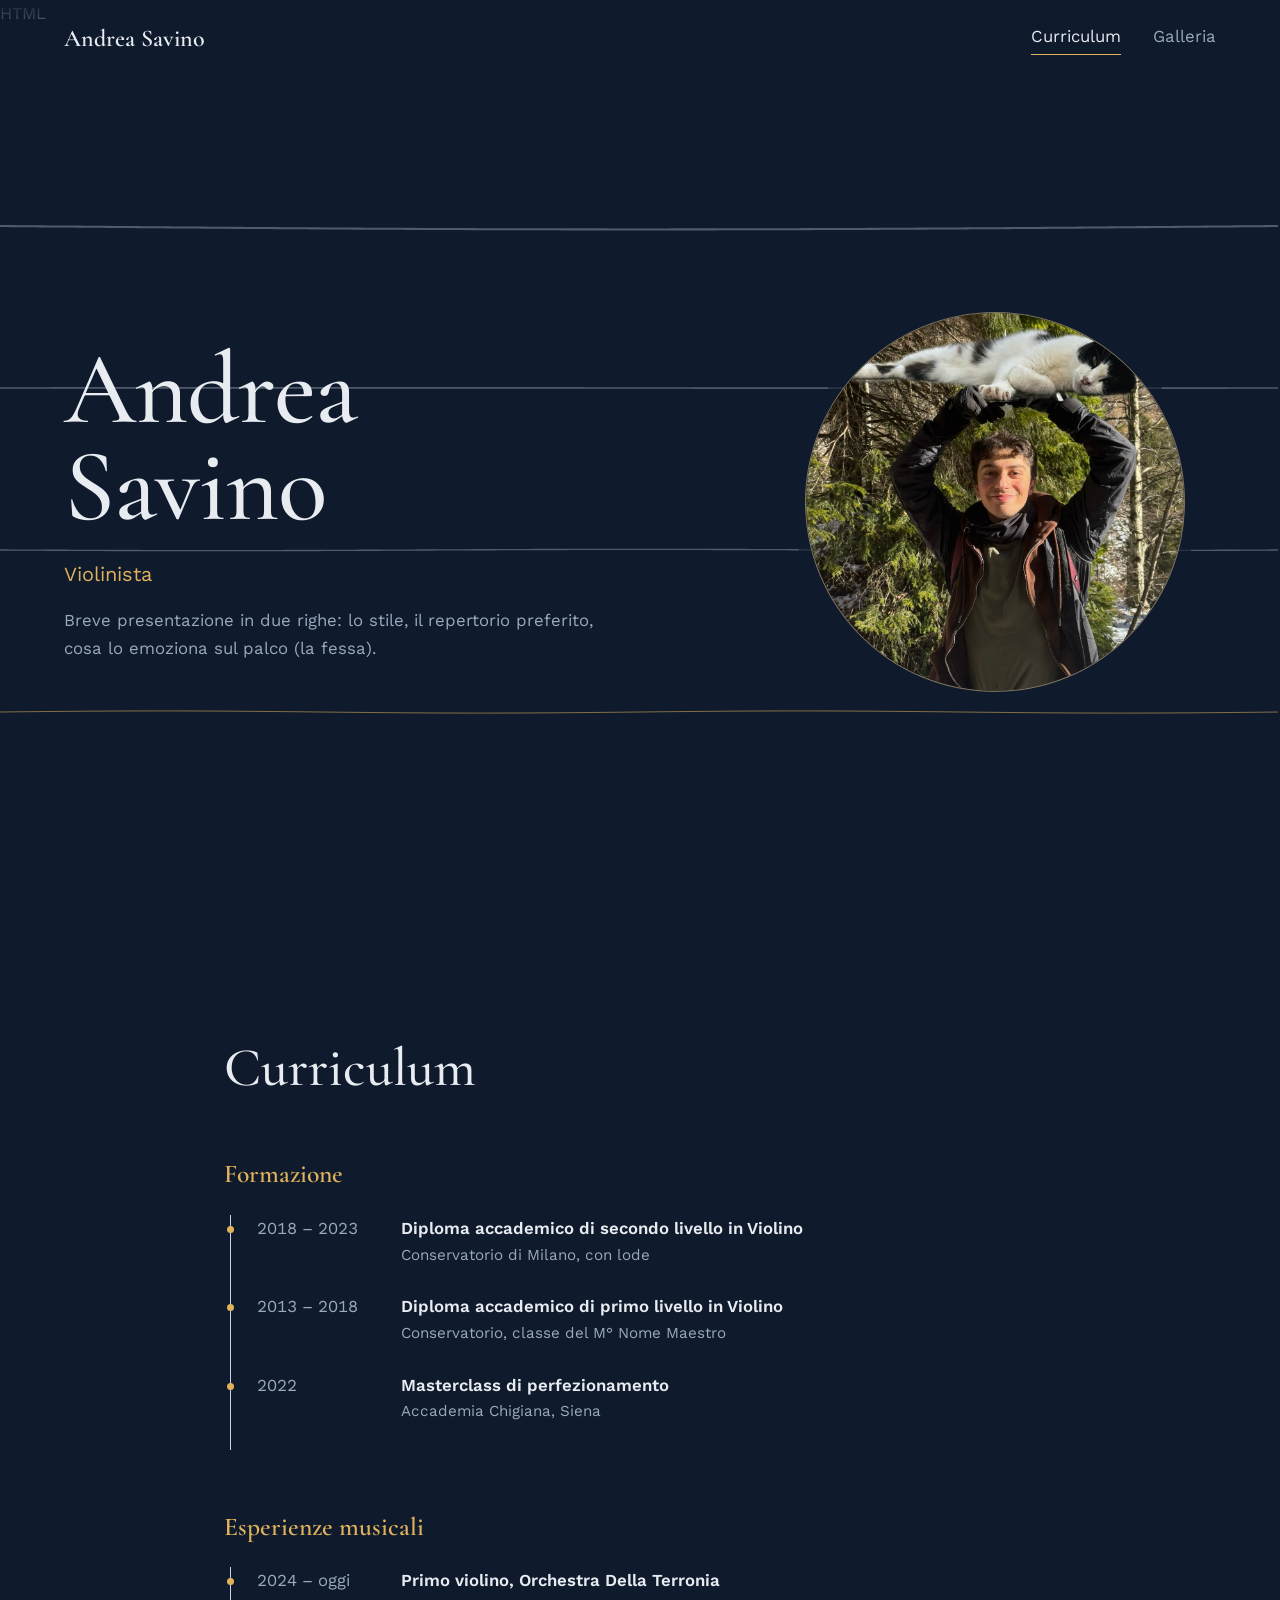
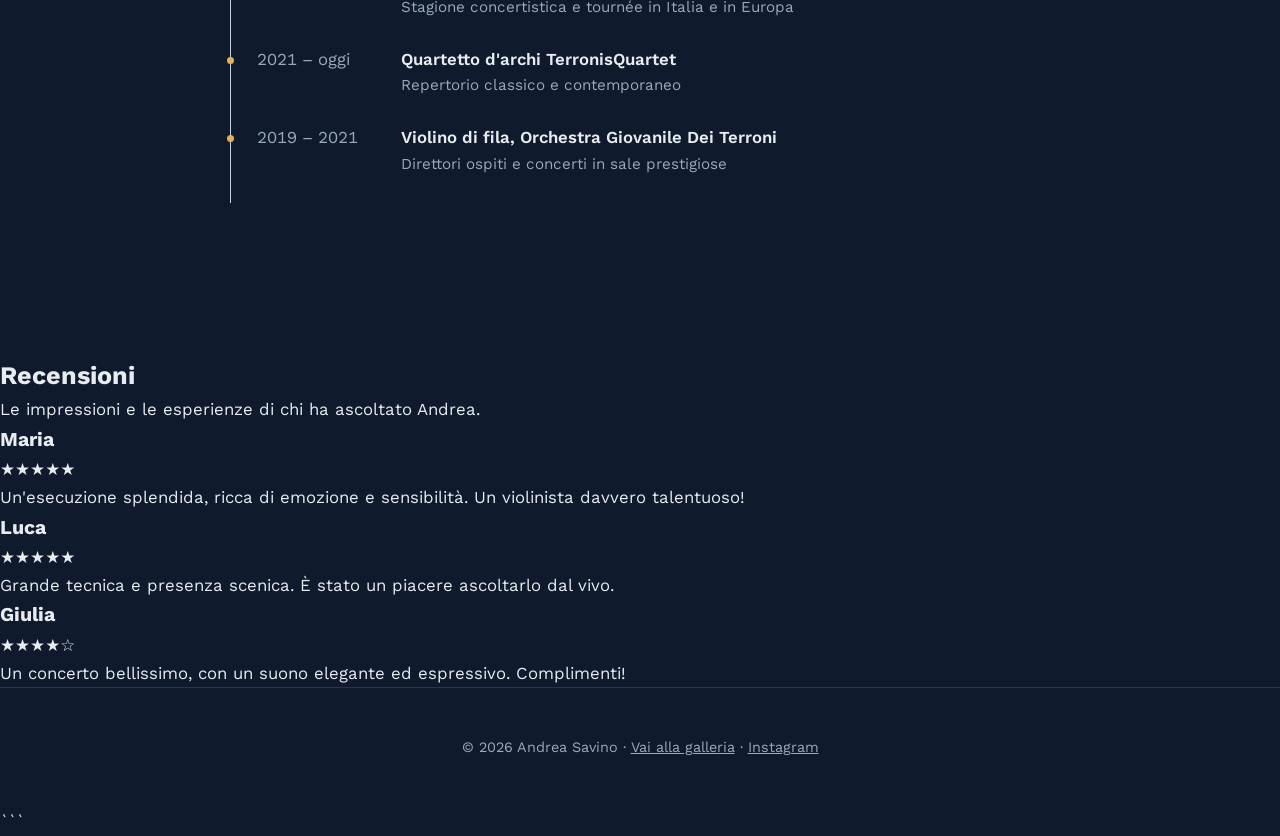
==== index.html @ a9fe3293 "Update reviewsindex.html" ====
HTML
<!DOCTYPE html>
<html lang="it">
<head>
<meta charset="UTF-8">
<meta name="viewport" content="width=device-width, initial-scale=1">
<title>Andrea Savino · Violinista</title>
<meta name="description" content="Sito ufficiale del violinista Andrea Savino: curriculum, concerti e fotografie.">
<link rel="preconnect" href="https://fonts.googleapis.com">
<link rel="preconnect" href="https://fonts.gstatic.com" crossorigin>
<link href="https://fonts.googleapis.com/css2?family=Cormorant+Garamond:wght@500;600&family=Work+Sans:wght@400;500;600&display=swap" rel="stylesheet">
<link rel="stylesheet" href="stile.css">
</head>
<body>
<header class="menu">
  <a class="logo" href="index.html">Andrea Savino</a>
  <nav>
    <a href="index.html" aria-current="page">Curriculum</a>
    <a href="galleria.html">Galleria</a>
  </nav>
</header>

<main>
  <section class="hero">
    <canvas id="corde" aria-hidden="true"></canvas>
    <div class="hero-testo">
      <h1>Andrea <br>Savino</h1>
      <p class="ruolo">Violinista</p>
      <p class="intro">Breve presentazione in due righe: lo stile, il repertorio preferito, cosa lo emoziona sul palco (la fessa).</p>
    </div>
    <div class="ritratto">
      <!-- Sostituisci con la foto: salvala in immagini/ritratto.jpg -->
      <img src="images/ritratto.jpg" alt="Ritratto di Andrea Savino con il violino" onerror="this.remove()">
    </div>
  </section>

  <section class="curriculum" id="curriculum">
    <h2>Curriculum</h2>

    <div class="gruppo">
      <h3>Formazione</h3>
      <ul class="tappe">
        <li><span class="anni">2018 – 2023</span><div><strong>Diploma accademico di secondo livello in Violino</strong><span class="dettaglio">Conservatorio di Milano, con lode</span></div></li>
        <li><span class="anni">2013 – 2018</span><div><strong>Diploma accademico di primo livello in Violino</strong><span class="dettaglio">Conservatorio, classe del M° Nome Maestro</span></div></li>
        <li><span class="anni">2022</span><div><strong>Masterclass di perfezionamento</strong><span class="dettaglio">Accademia Chigiana, Siena</span></div></li>
      </ul>
    </div>

    <div class="gruppo">
      <h3>Esperienze musicali</h3>
      <ul class="tappe">
        <li><span class="anni">2024 – oggi</span><div><strong>Primo violino, Orchestra Della Terronia</strong><span class="dettaglio">Stagione concertistica e tournée in Italia e in Europa</span></div></li>
        <li><span class="anni">2021 – oggi</span><div><strong>Quartetto d'archi TerronisQuartet</strong><span class="dettaglio">Repertorio classico e contemporaneo</span></div></li>
        <li><span class="anni">2019 – 2021</span><div><strong>Violino di fila, Orchestra Giovanile Dei Terroni</strong><span class="dettaglio">Direttori ospiti e concerti in sale prestigiose</span></div></li>
      </ul>
    </div>
  </section>
  
  <section class="reviews" id="reviews">
    <h2>Recensioni</h2>
    <p class="reviews-intro">
      Le impressioni e le esperienze di chi ha ascoltato Andrea.
    </p>

    <div class="review-list">
      <article class="review-card">
        <h3>Maria</h3>
        <div class="review-stars" aria-label="5 stelle su 5">
          ★★★★★
        </div>
        <p class="review-comment">
          Un'esecuzione splendida, ricca di emozione e sensibilità.
          Un violinista davvero talentuoso!
        </p>
      </article>

      <article class="review-card">
        <h3>Luca</h3>
        <div class="review-stars" aria-label="5 stelle su 5">
          ★★★★★
        </div>
        <p class="review-comment">
          Grande tecnica e presenza scenica.
          È stato un piacere ascoltarlo dal vivo.
        </p>
      </article>

      <article class="review-card">
        <h3>Giulia</h3>
        <div class="review-stars" aria-label="4 stelle su 5">
          ★★★★☆
        </div>
        <p class="review-comment">
          Un concerto bellissimo, con un suono elegante ed espressivo.
          Complimenti!
        </p>
      </article>
    </div>
  </section>

</main>

<footer>
  © 2026 Andrea Savino ·
  <a href="galleria.html">Vai alla galleria</a> ·
  <a href="https://www.instagram.com/_andreasviolino/"
     target="_blank"
     rel="noopener noreferrer">Instagram</a>
</footer>

<script>
/* Corde del violino: sfiorale per farle vibrare */
(function(){
  const hero=document.querySelector('.hero'), c=document.getElementById('corde'), ctx=c.getContext('2d');
  const calmo=matchMedia('(prefers-reduced-motion: reduce)').matches;
  const corde=[0.22,0.40,0.58,0.76].map((p,i)=>({p,amp:0,modo:i+1,fase:Math.random()*6}));
  let w,h,ultimaY=null,t=0;
  function misura(){const d=devicePixelRatio||1;w=hero.clientWidth;h=hero.clientHeight;c.width=w*d;c.height=h*d;ctx.setTransform(d,0,0,d,0,0)}
  function pizzica(y,forza){
    corde.forEach(s=>{const base=s.p*h;
      if(ultimaY!==null&&((ultimaY<base&&y>=base)||(ultimaY>base&&y<=base))) s.amp=Math.min(s.amp+forza,34);
    });
  }
  function muovi(e){const r=hero.getBoundingClientRect(),y=e.clientY-r.top;pizzica(y,14);ultimaY=y}
  hero.addEventListener('pointermove',muovi);
  hero.addEventListener('pointerleave',()=>ultimaY=null);
  hero.addEventListener('pointerdown',e=>{const r=hero.getBoundingClientRect();corde.forEach(s=>{if(Math.abs(e.clientY-r.top-s.p*h)<40)s.amp=34})});
  function disegna(){
    ctx.clearRect(0,0,w,h);t+=0.09;
    corde.forEach((s,i)=>{
      s.amp*=0.985;
      const a=calmo?0:s.amp+1.2, base=s.p*h;
      ctx.beginPath();
      for(let x=0;x<=w;x+=6){
        const y=base+a*Math.sin(Math.PI*x/w*s.modo)*Math.sin(t*(1+s.modo*.5)+s.fase);
        x?ctx.lineTo(x,y):ctx.moveTo(x,y);
      }
      ctx.strokeStyle=i===3?'rgba(224,178,92,.55)':'rgba(201,211,224,.35)';
      ctx.lineWidth=1+(3-i)*.35;ctx.stroke();
    });
    requestAnimationFrame(disegna);
  }
  addEventListener('resize',misura);misura();
  /* piccolo gesto iniziale: la prima corda vibra da sola */
  setTimeout(()=>corde[0].amp=26,500);
  disegna();
})();
</script>
</body>
</html>
```
---- stile.css ----
:root{
  --notte:#0f1b2d;
  --notte-2:#16263d;
  --corda:#c9d3e0;
  --testo:#e8ecf1;
  --sfumato:#9aa9bd;
  --colofonia:#e0b25c;
  --font-titoli:"Cormorant Garamond",Georgia,serif;
  --font-testo:"Work Sans",system-ui,sans-serif;
}
*{box-sizing:border-box;margin:0;padding:0}
html{scroll-behavior:smooth}
body{background:var(--notte);color:var(--testo);font-family:var(--font-testo);line-height:1.65;font-size:1.05rem}
a{color:inherit}
:focus-visible{outline:2px solid var(--colofonia);outline-offset:3px}

/* Navigazione */
.menu{position:fixed;inset:0 0 auto 0;z-index:10;display:flex;justify-content:space-between;align-items:center;padding:1.2rem clamp(1.2rem,5vw,4rem);background:linear-gradient(var(--notte),transparent)}
.logo{font-family:var(--font-titoli);font-size:1.5rem;font-weight:600;text-decoration:none}
.menu nav{display:flex;gap:2rem}
.menu nav a{text-decoration:none;color:var(--sfumato);padding-bottom:.2rem;border-bottom:1px solid transparent;transition:color .2s,border-color .2s}
.menu nav a:hover,.menu nav a[aria-current="page"]{color:var(--testo);border-color:var(--colofonia)}

/* Hero */
.hero{position:relative;min-height:100vh;display:grid;grid-template-columns:1.2fr .8fr;align-items:center;gap:3rem;padding:7rem clamp(1.2rem,5vw,4rem) 4rem;overflow:hidden}
#corde{position:absolute;inset:0;width:100%;height:100%;z-index:0}
.hero-testo,.ritratto{position:relative;z-index:1}
.hero h1{font-family:var(--font-titoli);font-weight:500;font-size:clamp(3.2rem,8vw,7rem);line-height:.95;letter-spacing:-.01em}
.hero p.ruolo{margin-top:1.4rem;font-size:1.25rem;color:var(--colofonia)}
.hero p.intro{margin-top:1rem;max-width:34rem;color:var(--sfumato)}
.suggerimento{margin-top:2.2rem;font-size:.9rem;color:var(--sfumato)}

.ritratto {
  justify-self: center;
  width: min(100%, 380px);
  aspect-ratio: 1 / 1;
  border-radius: 50%;
  overflow: hidden;
  background: linear-gradient(160deg, var(--notte-2), #243a5a);
  border: 1px solid rgba(224,178,92,.5);
  box-shadow: 0 0 0 12px rgba(15,27,45,.6);
}

.ritratto img {
  width: 100%;
  height: 100%;
  aspect-ratio: 1 / 1;
  object-fit: cover;
  object-position: center;
  border-radius: 50%;
  display: block;
}

/* Curriculum */
.curriculum{padding:6rem clamp(1.2rem,5vw,4rem);max-width:60rem;margin:auto}
.curriculum h2,.galleria-titolo h1{font-family:var(--font-titoli);font-weight:500;font-size:clamp(2.2rem,5vw,3.4rem);margin-bottom:2.5rem}
.gruppo{margin-bottom:3.5rem}
.gruppo h3{font-family:var(--font-titoli);font-size:1.6rem;font-weight:600;color:var(--colofonia);margin-bottom:1.2rem}
.tappe{list-style:none;border-left:1px solid var(--corda);margin-left:.4rem}
.tappe li{display:grid;grid-template-columns:8rem 1fr;gap:1rem;padding:0 0 1.6rem 1.6rem;position:relative}
.tappe li::before{content:"";position:absolute;left:-4px;top:.65em;width:7px;height:7px;border-radius:50%;background:var(--colofonia)}
.anni{color:var(--sfumato);font-variant-numeric:tabular-nums}
.tappe strong{display:block;font-weight:600}
.tappe span.dettaglio{color:var(--sfumato);font-size:.95rem}

/* Galleria */
.galleria-titolo{padding:8rem clamp(1.2rem,5vw,4rem) 0;max-width:80rem;margin:auto}
.galleria-titolo p{color:var(--sfumato);margin-top:-1.5rem;margin-bottom:2rem}
.griglia{columns:3 260px;column-gap:1.2rem;padding:1rem clamp(1.2rem,5vw,4rem) 5rem;max-width:80rem;margin:auto}
.griglia figure{break-inside:avoid;margin-bottom:1.2rem;cursor:zoom-in;border-radius:6px;overflow:hidden;background:linear-gradient(160deg,var(--notte-2),#243a5a);min-height:200px;position:relative}
.griglia figure:nth-child(3n+1){min-height:320px}
.griglia figure:nth-child(4n+2){min-height:260px}
.griglia img{width:100%;display:block;transition:transform .5s}
.griglia figure:hover img{transform:scale(1.04)}
figcaption{position:absolute;left:0;right:0;bottom:0;padding:.8rem 1rem;font-size:.9rem;background:linear-gradient(transparent,rgba(15,27,45,.85))}
dialog{border:0;background:transparent;max-width:92vw;max-height:92vh;margin:auto}
dialog::backdrop{background:rgba(8,14,24,.92)}
dialog img{max-width:92vw;max-height:88vh;display:block;border-radius:6px}

footer{text-align:center;padding:3rem 1rem;color:var(--sfumato);font-size:.9rem;border-top:1px solid rgba(201,211,224,.15)}

@media (max-width:760px){
  .hero{grid-template-columns:1fr;padding-top:6.5rem}
  .ritratto{width:min(70%,300px);order:-1;justify-self:start}
  .tappe li{grid-template-columns:1fr;gap:.2rem}
  .menu nav{gap:1.2rem}
}
@media (prefers-reduced-motion:reduce){html{scroll-behavior:auto}*{transition:none!important}}
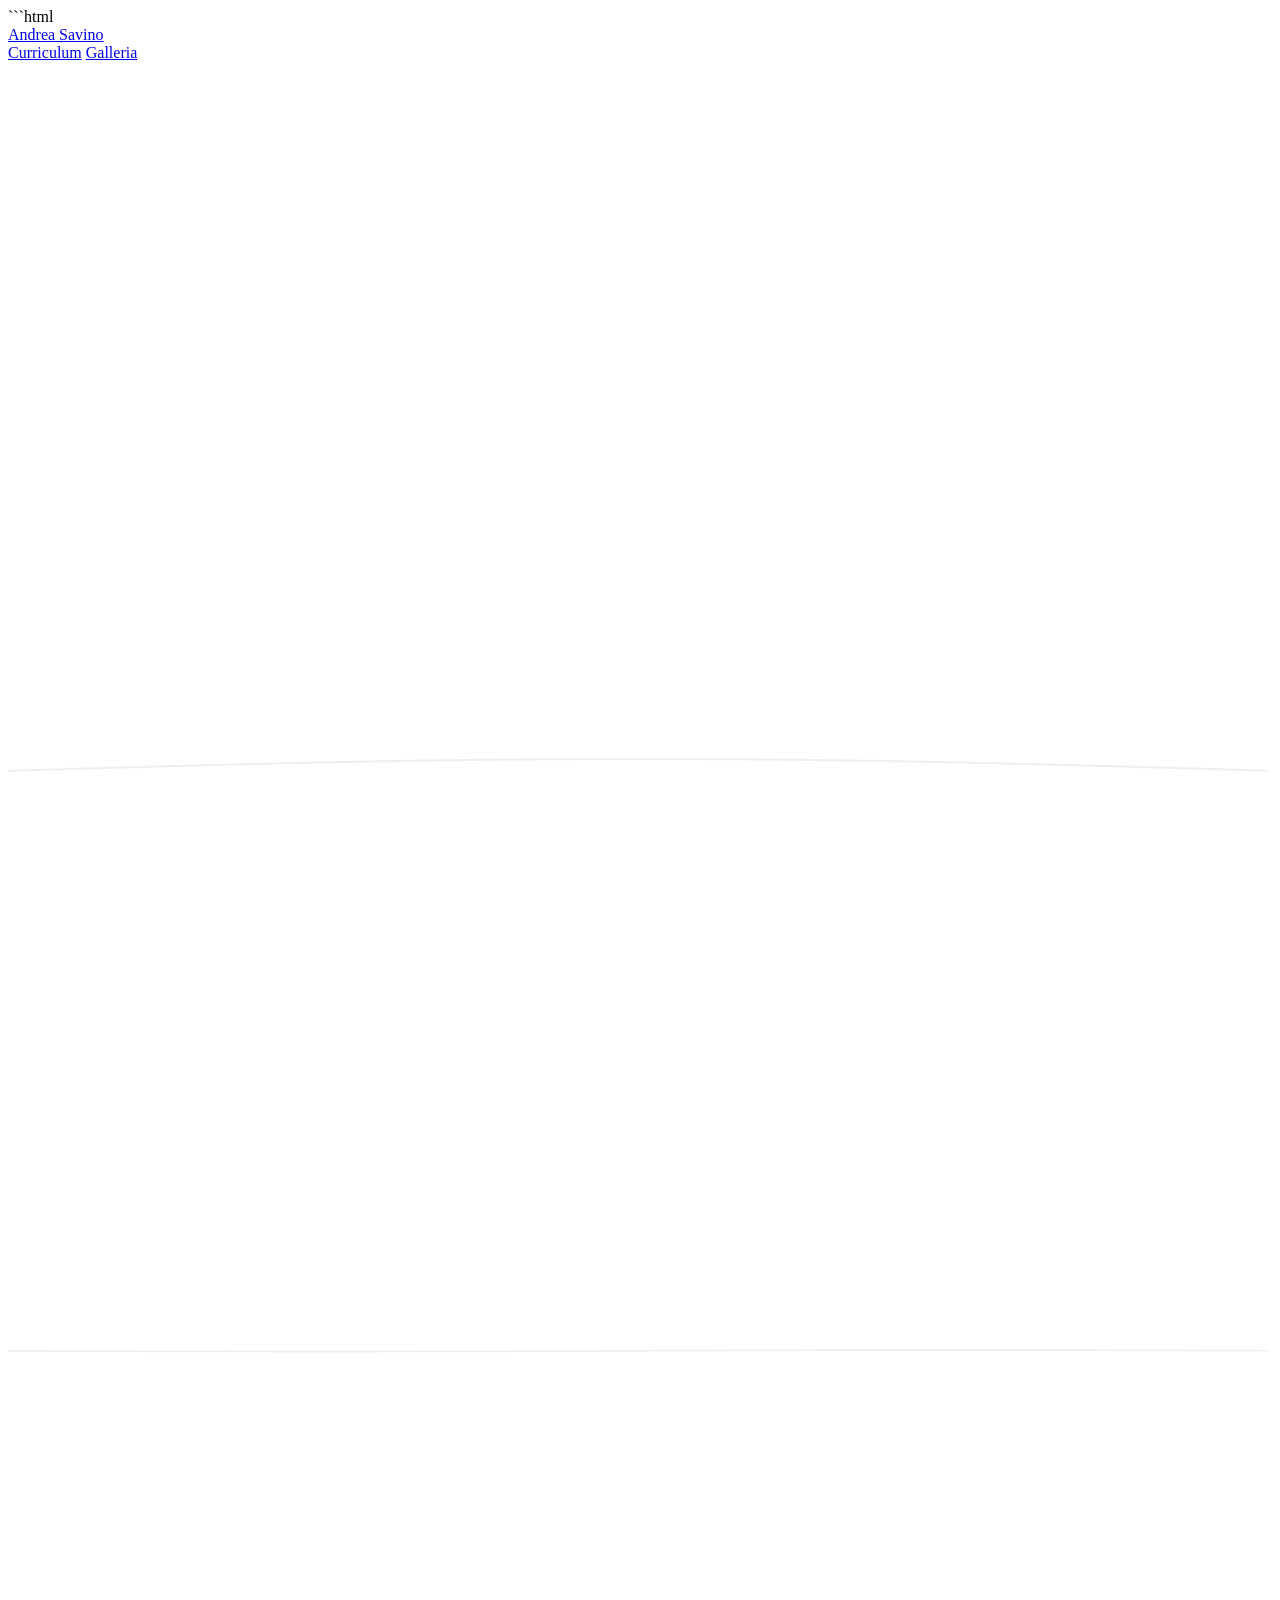
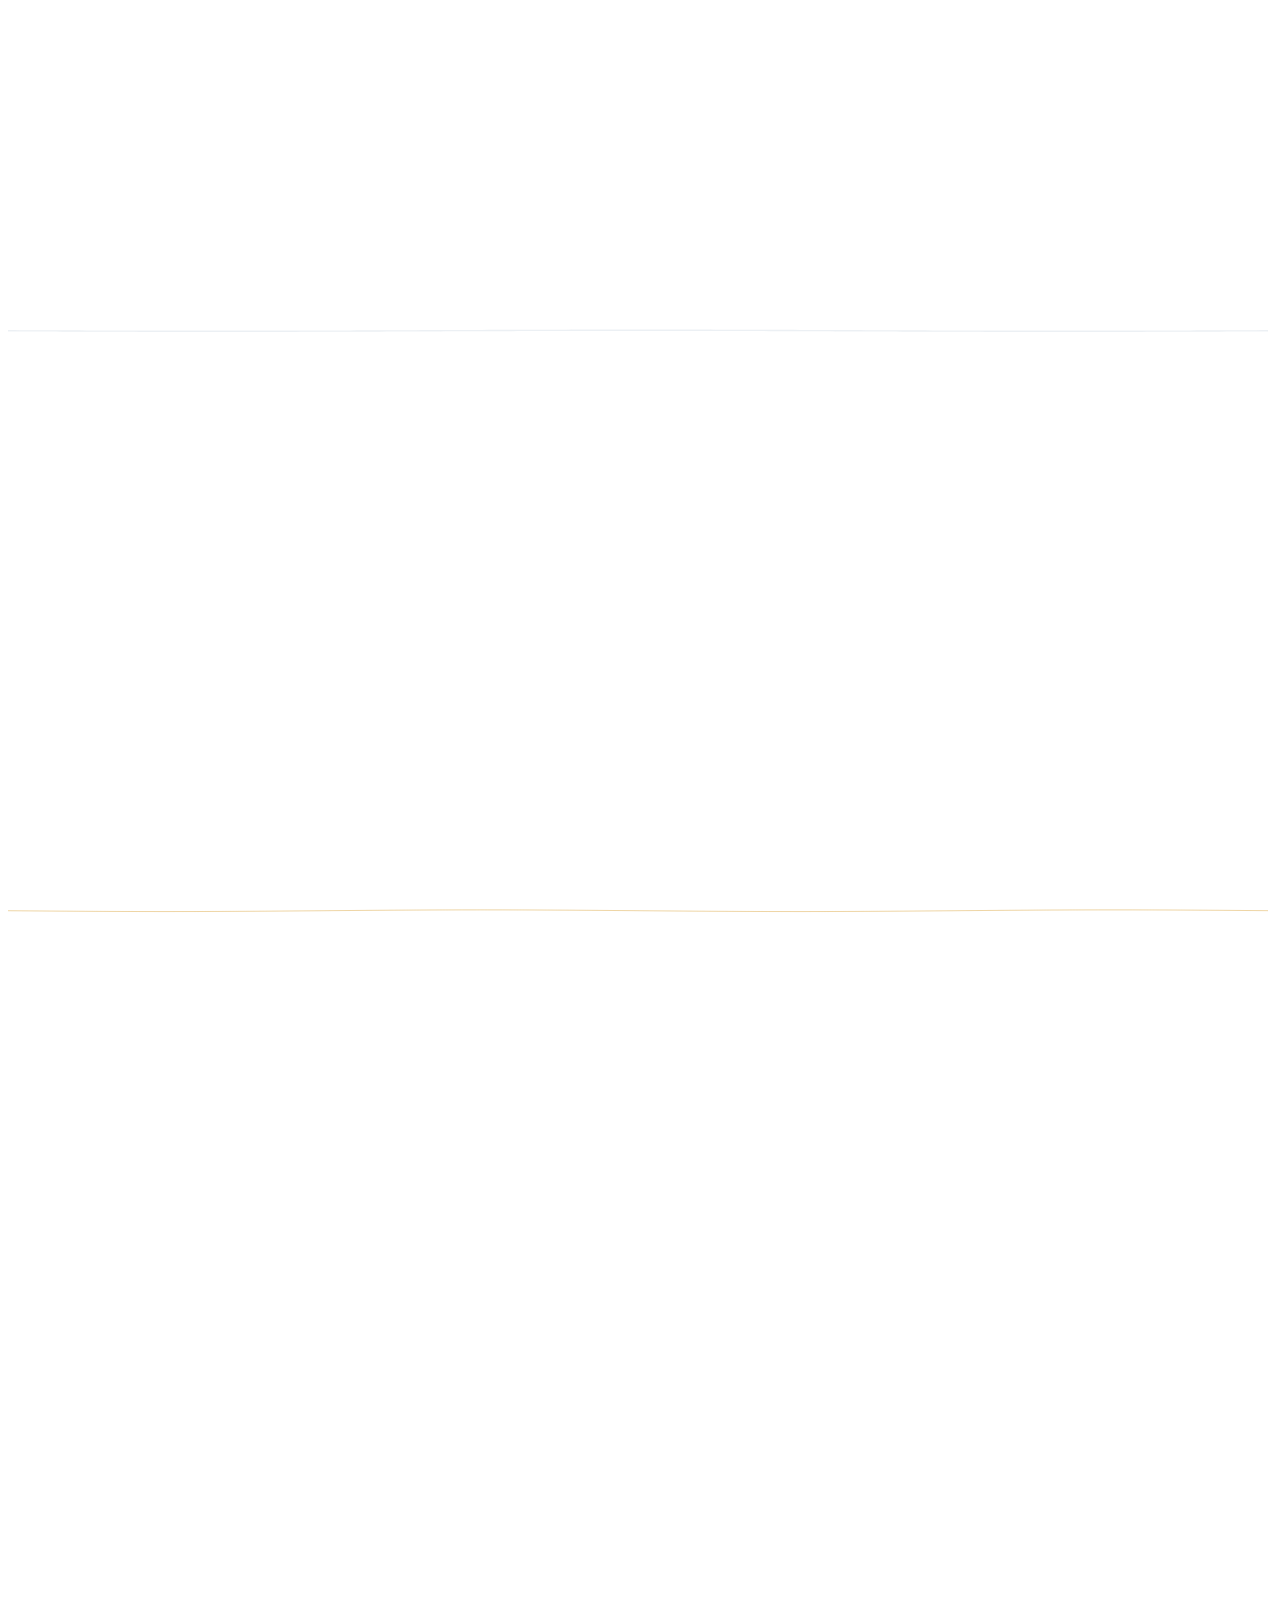
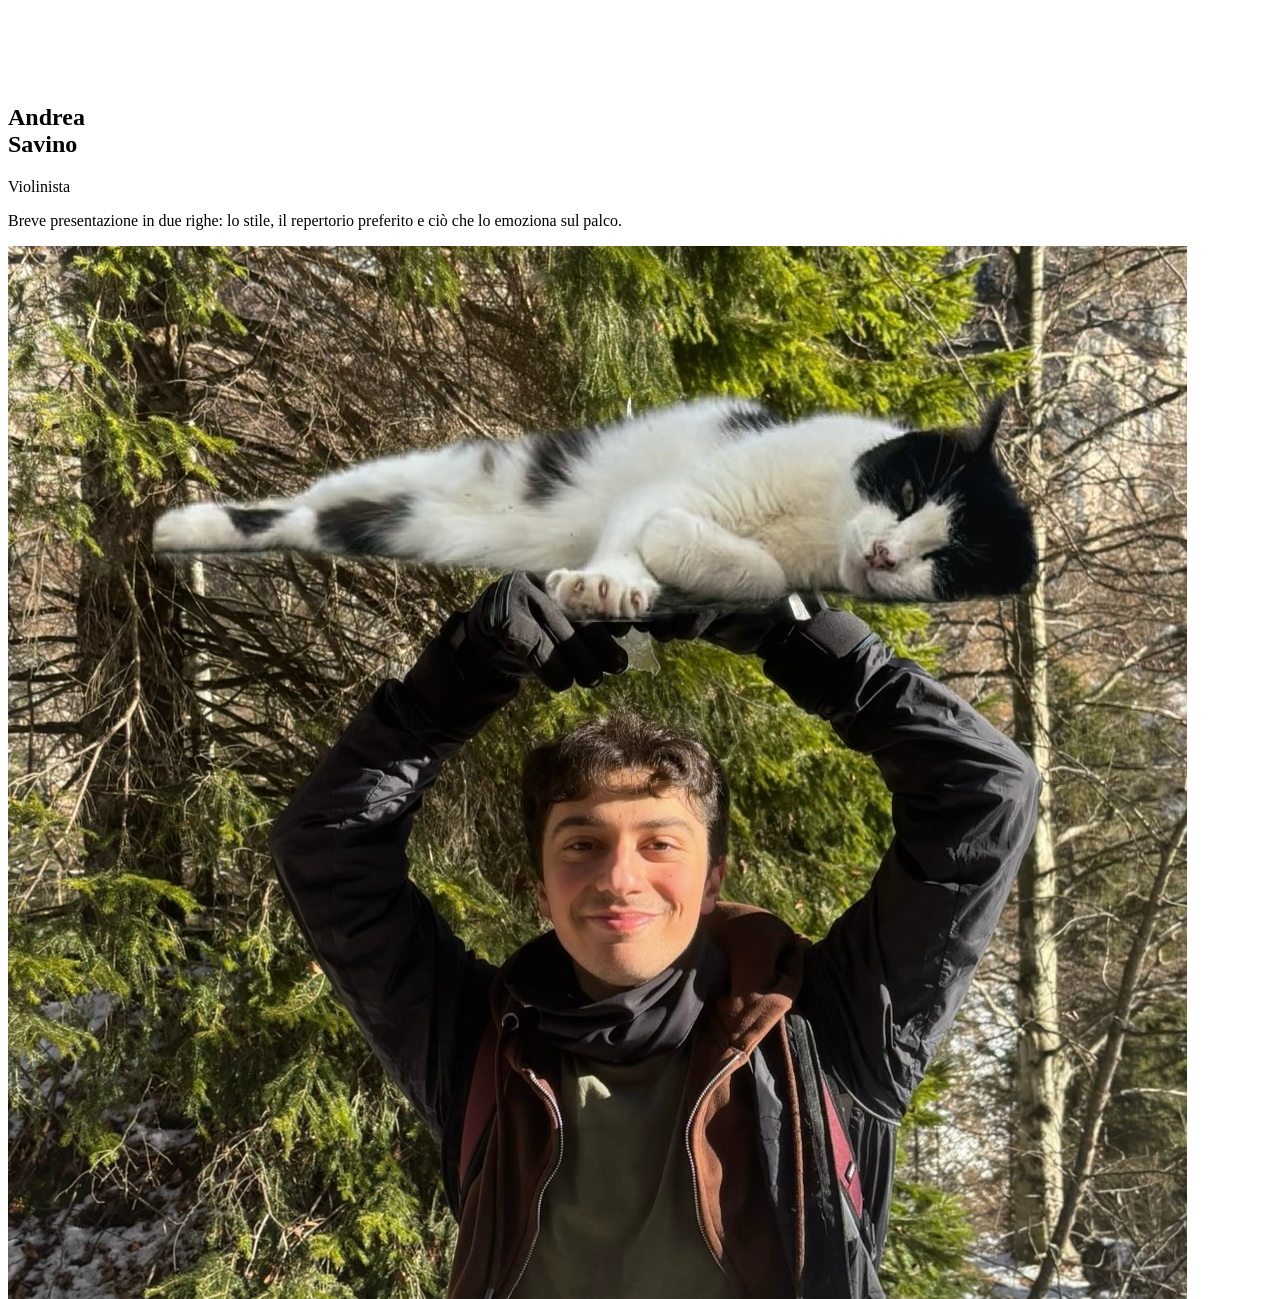
==== commit fe9c89c3: "Update index.html" ====
--- a/index.html
+++ b/index.html
@@ -1,151 +1,325 @@
-HTML
+```html
 <!DOCTYPE html>
 <html lang="it">
 <head>
-<meta charset="UTF-8">
-<meta name="viewport" content="width=device-width, initial-scale=1">
-<title>Andrea Savino · Violinista</title>
-<meta name="description" content="Sito ufficiale del violinista Andrea Savino: curriculum, concerti e fotografie.">
-<link rel="preconnect" href="https://fonts.googleapis.com">
-<link rel="preconnect" href="https://fonts.gstatic.com" crossorigin>
-<link href="https://fonts.googleapis.com/css2?family=Cormorant+Garamond:wght@500;600&family=Work+Sans:wght@400;500;600&display=swap" rel="stylesheet">
-<link rel="stylesheet" href="stile.css">
+  <meta charset="UTF-8">
+  <meta name="viewport" content="width=device-width, initial-scale=1">
+
+  <title>Andrea Savino · Violinista</title>
+  <meta name="description" content="Sito ufficiale del violinista Andrea Savino: curriculum, concerti e fotografie.">
+
+  <link rel="preconnect" href="https://fonts.googleapis.com">
+  <link rel="preconnect" href="https://fonts.gstatic.com" crossorigin>
+  <link href="https://fonts.googleapis.com/css2?family=Cormorant+Garamond:wght@500;600&family=Work+Sans:wght@400;500;600&display=swap" rel="stylesheet">
+
+  <link rel="stylesheet" href="stile.css">
 </head>
+
 <body>
-<header class="menu">
-  <a class="logo" href="index.html">Andrea Savino</a>
-  <nav>
-    <a href="index.html" aria-current="page">Curriculum</a>
-    <a href="galleria.html">Galleria</a>
-  </nav>
-</header>
-
-<main>
-  <section class="hero">
-    <canvas id="corde" aria-hidden="true"></canvas>
-    <div class="hero-testo">
-      <h1>Andrea <br>Savino</h1>
-      <p class="ruolo">Violinista</p>
-      <p class="intro">Breve presentazione in due righe: lo stile, il repertorio preferito, cosa lo emoziona sul palco (la fessa).</p>
-    </div>
-    <div class="ritratto">
-      <!-- Sostituisci con la foto: salvala in immagini/ritratto.jpg -->
-      <img src="images/ritratto.jpg" alt="Ritratto di Andrea Savino con il violino" onerror="this.remove()">
-    </div>
-  </section>
-
-  <section class="curriculum" id="curriculum">
-    <h2>Curriculum</h2>
-
-    <div class="gruppo">
-      <h3>Formazione</h3>
-      <ul class="tappe">
-        <li><span class="anni">2018 – 2023</span><div><strong>Diploma accademico di secondo livello in Violino</strong><span class="dettaglio">Conservatorio di Milano, con lode</span></div></li>
-        <li><span class="anni">2013 – 2018</span><div><strong>Diploma accademico di primo livello in Violino</strong><span class="dettaglio">Conservatorio, classe del M° Nome Maestro</span></div></li>
-        <li><span class="anni">2022</span><div><strong>Masterclass di perfezionamento</strong><span class="dettaglio">Accademia Chigiana, Siena</span></div></li>
-      </ul>
-    </div>
-
-    <div class="gruppo">
-      <h3>Esperienze musicali</h3>
-      <ul class="tappe">
-        <li><span class="anni">2024 – oggi</span><div><strong>Primo violino, Orchestra Della Terronia</strong><span class="dettaglio">Stagione concertistica e tournée in Italia e in Europa</span></div></li>
-        <li><span class="anni">2021 – oggi</span><div><strong>Quartetto d'archi TerronisQuartet</strong><span class="dettaglio">Repertorio classico e contemporaneo</span></div></li>
-        <li><span class="anni">2019 – 2021</span><div><strong>Violino di fila, Orchestra Giovanile Dei Terroni</strong><span class="dettaglio">Direttori ospiti e concerti in sale prestigiose</span></div></li>
-      </ul>
-    </div>
-  </section>
-  
-  <section class="reviews" id="reviews">
-    <h2>Recensioni</h2>
-    <p class="reviews-intro">
-      Le impressioni e le esperienze di chi ha ascoltato Andrea.
-    </p>
-
-    <div class="review-list">
-      <article class="review-card">
-        <h3>Maria</h3>
-        <div class="review-stars" aria-label="5 stelle su 5">
-          ★★★★★
-        </div>
-        <p class="review-comment">
-          Un'esecuzione splendida, ricca di emozione e sensibilità.
-          Un violinista davvero talentuoso!
+
+  <!-- NAVIGAZIONE -->
+  <header class="menu">
+    <a class="logo" href="index.html">Andrea Savino</a>
+
+    <nav aria-label="Navigazione principale">
+      <a href="index.html" aria-current="page">Curriculum</a>
+      <a href="galleria.html">Galleria</a>
+    </nav>
+  </header>
+
+  <main>
+
+    <!-- HERO -->
+    <section class="hero">
+      <canvas id="corde" aria-hidden="true"></canvas>
+
+      <div class="hero-testo">
+        <h1>Andrea <br>Savino</h1>
+
+        <p class="ruolo">Violinista</p>
+
+        <p class="intro">
+          Breve presentazione in due righe: lo stile, il repertorio
+          preferito e ciò che lo emoziona sul palco.
         </p>
-      </article>
-
-      <article class="review-card">
-        <h3>Luca</h3>
-        <div class="review-stars" aria-label="5 stelle su 5">
-          ★★★★★
-        </div>
-        <p class="review-comment">
-          Grande tecnica e presenza scenica.
-          È stato un piacere ascoltarlo dal vivo.
-        </p>
-      </article>
-
-      <article class="review-card">
-        <h3>Giulia</h3>
-        <div class="review-stars" aria-label="4 stelle su 5">
-          ★★★★☆
-        </div>
-        <p class="review-comment">
-          Un concerto bellissimo, con un suono elegante ed espressivo.
-          Complimenti!
-        </p>
-      </article>
-    </div>
-  </section>
-
-</main>
-
-<footer>
-  © 2026 Andrea Savino ·
-  <a href="galleria.html">Vai alla galleria</a> ·
-  <a href="https://www.instagram.com/_andreasviolino/"
-     target="_blank"
-     rel="noopener noreferrer">Instagram</a>
-</footer>
-
-<script>
-/* Corde del violino: sfiorale per farle vibrare */
-(function(){
-  const hero=document.querySelector('.hero'), c=document.getElementById('corde'), ctx=c.getContext('2d');
-  const calmo=matchMedia('(prefers-reduced-motion: reduce)').matches;
-  const corde=[0.22,0.40,0.58,0.76].map((p,i)=>({p,amp:0,modo:i+1,fase:Math.random()*6}));
-  let w,h,ultimaY=null,t=0;
-  function misura(){const d=devicePixelRatio||1;w=hero.clientWidth;h=hero.clientHeight;c.width=w*d;c.height=h*d;ctx.setTransform(d,0,0,d,0,0)}
-  function pizzica(y,forza){
-    corde.forEach(s=>{const base=s.p*h;
-      if(ultimaY!==null&&((ultimaY<base&&y>=base)||(ultimaY>base&&y<=base))) s.amp=Math.min(s.amp+forza,34);
-    });
-  }
-  function muovi(e){const r=hero.getBoundingClientRect(),y=e.clientY-r.top;pizzica(y,14);ultimaY=y}
-  hero.addEventListener('pointermove',muovi);
-  hero.addEventListener('pointerleave',()=>ultimaY=null);
-  hero.addEventListener('pointerdown',e=>{const r=hero.getBoundingClientRect();corde.forEach(s=>{if(Math.abs(e.clientY-r.top-s.p*h)<40)s.amp=34})});
-  function disegna(){
-    ctx.clearRect(0,0,w,h);t+=0.09;
-    corde.forEach((s,i)=>{
-      s.amp*=0.985;
-      const a=calmo?0:s.amp+1.2, base=s.p*h;
-      ctx.beginPath();
-      for(let x=0;x<=w;x+=6){
-        const y=base+a*Math.sin(Math.PI*x/w*s.modo)*Math.sin(t*(1+s.modo*.5)+s.fase);
-        x?ctx.lineTo(x,y):ctx.moveTo(x,y);
-      }
-      ctx.strokeStyle=i===3?'rgba(224,178,92,.55)':'rgba(201,211,224,.35)';
-      ctx.lineWidth=1+(3-i)*.35;ctx.stroke();
-    });
-    requestAnimationFrame(disegna);
-  }
-  addEventListener('resize',misura);misura();
-  /* piccolo gesto iniziale: la prima corda vibra da sola */
-  setTimeout(()=>corde[0].amp=26,500);
-  disegna();
-})();
-</script>
+      </div>
+
+      <div class="ritratto">
+        <!-- Inserisci il ritratto in images/ritratto.jpg -->
+        <img
+          src="images/ritratto.jpg"
+          alt="Ritratto di Andrea Savino con il violino"
+          onerror="this.remove()"
+        >
+      </div>
+    </section>
+
+    <!-- CURRICULUM -->
+    <section class="curriculum" id="curriculum">
+      <h2>Curriculum</h2>
+
+      <div class="gruppo">
+        <h3>Formazione</h3>
+
+        <ul class="tappe">
+          <li>
+            <span class="anni">2018 – 2023</span>
+            <div>
+              <strong>Diploma accademico di secondo livello in Violino</strong>
+              <span class="dettaglio">Conservatorio di Milano, con lode</span>
+            </div>
+          </li>
+
+          <li>
+            <span class="anni">2013 – 2018</span>
+            <div>
+              <strong>Diploma accademico di primo livello in Violino</strong>
+              <span class="dettaglio">Conservatorio, classe del M° Nome Maestro</span>
+            </div>
+          </li>
+
+          <li>
+            <span class="anni">2022</span>
+            <div>
+              <strong>Masterclass di perfezionamento</strong>
+              <span class="dettaglio">Accademia Chigiana, Siena</span>
+            </div>
+          </li>
+        </ul>
+      </div>
+
+      <div class="gruppo">
+        <h3>Esperienze musicali</h3>
+
+        <ul class="tappe">
+          <li>
+            <span class="anni">2024 – oggi</span>
+            <div>
+              <strong>Primo violino, Orchestra Della Terronia</strong>
+              <span class="dettaglio">
+                Stagione concertistica e tournée in Italia e in Europa
+              </span>
+            </div>
+          </li>
+
+          <li>
+            <span class="anni">2021 – oggi</span>
+            <div>
+              <strong>Quartetto d'archi TerronisQuartet</strong>
+              <span class="dettaglio">Repertorio classico e contemporaneo</span>
+            </div>
+          </li>
+
+          <li>
+            <span class="anni">2019 – 2021</span>
+            <div>
+              <strong>Violino di fila, Orchestra Giovanile Dei Terroni</strong>
+              <span class="dettaglio">
+                Direttori ospiti e concerti in sale prestigiose
+              </span>
+            </div>
+          </li>
+        </ul>
+      </div>
+    </section>
+
+    <!-- RECENSIONI -->
+    <section class="reviews" id="reviews">
+      <p class="reviews-eyebrow">VOCI E TESTIMONIANZE</p>
+
+      <h2>Le parole di chi ascolta</h2>
+
+      <p class="reviews-intro">
+        La musica prende vita nelle emozioni che lascia.
+      </p>
+
+      <div class="review-list">
+
+        <article class="review-card">
+          <div class="review-stars" role="img" aria-label="5 stelle su 5">
+            ★★★★★
+          </div>
+
+          <p class="review-comment">
+            “Un'esecuzione splendida, ricca di emozione e sensibilità.
+            Un violinista davvero talentuoso!”
+          </p>
+
+          <h3 class="review-author">Maria</h3>
+        </article>
+
+        <article class="review-card">
+          <div class="review-stars" role="img" aria-label="5 stelle su 5">
+            ★★★★★
+          </div>
+
+          <p class="review-comment">
+            “Grande tecnica e presenza scenica.
+            È stato un piacere ascoltarlo dal vivo.”
+          </p>
+
+          <h3 class="review-author">Luca</h3>
+        </article>
+
+        <article class="review-card">
+          <div class="review-stars" role="img" aria-label="4 stelle su 5">
+            ★★★★☆
+          </div>
+
+          <p class="review-comment">
+            “Un concerto bellissimo, con un suono elegante ed espressivo.
+            Complimenti!”
+          </p>
+
+          <h3 class="review-author">Giulia</h3>
+        </article>
+
+      </div>
+    </section>
+
+  </main>
+
+  <!-- FOOTER -->
+  <footer>
+    © 2026 Andrea Savino ·
+    <a href="galleria.html">Vai alla galleria</a> ·
+    <a
+      href="https://www.instagram.com/_andreasviolino/"
+      target="_blank"
+      rel="noopener noreferrer"
+    >Instagram</a>
+  </footer>
+
+  <!-- ANIMAZIONE DELLE CORDE -->
+  <script>
+    (function () {
+      const hero = document.querySelector('.hero');
+      const canvas = document.getElementById('corde');
+      const ctx = canvas.getContext('2d');
+
+      const movimentoRidotto = window.matchMedia(
+        '(prefers-reduced-motion: reduce)'
+      ).matches;
+
+      const corde = [0.22, 0.40, 0.58, 0.76].map((p, i) => ({
+        p,
+        amp: 0,
+        modo: i + 1,
+        fase: Math.random() * 6
+      }));
+
+      let w, h;
+      let ultimaY = null;
+      let t = 0;
+      let animazione;
+
+      function misura() {
+        const d = window.devicePixelRatio || 1;
+
+        w = hero.clientWidth;
+        h = hero.clientHeight;
+
+        canvas.width = w * d;
+        canvas.height = h * d;
+
+        ctx.setTransform(d, 0, 0, d, 0, 0);
+      }
+
+      function pizzica(y, forza) {
+        corde.forEach(s => {
+          const base = s.p * h;
+
+          if (
+            ultimaY !== null &&
+            (
+              (ultimaY < base && y >= base) ||
+              (ultimaY > base && y <= base)
+            )
+          ) {
+            s.amp = Math.min(s.amp + forza, 34);
+          }
+        });
+      }
+
+      function muovi(e) {
+        const r = hero.getBoundingClientRect();
+        const y = e.clientY - r.top;
+
+        pizzica(y, 14);
+        ultimaY = y;
+      }
+
+      hero.addEventListener('pointermove', muovi);
+
+      hero.addEventListener('pointerleave', () => {
+        ultimaY = null;
+      });
+
+      hero.addEventListener('pointerdown', e => {
+        const r = hero.getBoundingClientRect();
+
+        corde.forEach(s => {
+          if (Math.abs(e.clientY - r.top - s.p * h) < 40) {
+            s.amp = 34;
+          }
+        });
+      });
+
+      function disegna() {
+        ctx.clearRect(0, 0, w, h);
+        t += 0.09;
+
+        corde.forEach((s, i) => {
+          s.amp *= 0.985;
+
+          const a = movimentoRidotto ? 0 : s.amp + 1.2;
+          const base = s.p * h;
+
+          ctx.beginPath();
+
+          for (let x = 0; x <= w; x += 6) {
+            const y =
+              base +
+              a *
+              Math.sin(Math.PI * x / w * s.modo) *
+              Math.sin(t * (1 + s.modo * 0.5) + s.fase);
+
+            if (x === 0) {
+              ctx.moveTo(x, y);
+            } else {
+              ctx.lineTo(x, y);
+            }
+          }
+
+          ctx.strokeStyle = i === 3
+            ? 'rgba(224,178,92,.55)'
+            : 'rgba(201,211,224,.35)';
+
+          ctx.lineWidth = 1 + (3 - i) * 0.35;
+          ctx.stroke();
+        });
+
+        if (!movimentoRidotto) {
+          animazione = requestAnimationFrame(disegna);
+        }
+      }
+
+      window.addEventListener('resize', misura);
+
+      misura();
+
+      if (movimentoRidotto) {
+        disegna();
+      } else {
+        setTimeout(() => {
+          corde[0].amp = 26;
+        }, 500);
+
+        disegna();
+      }
+    })();
+  </script>
+
 </body>
 </html>
 ```
--- a/stile.css
+++ b/stile.css
@@ -1,88 +1,116 @@
-:root{
-  --notte:#0f1b2d;
-  --notte-2:#16263d;
-  --corda:#c9d3e0;
-  --testo:#e8ecf1;
-  --sfumato:#9aa9bd;
-  --colofonia:#e0b25c;
-  --font-titoli:"Cormorant Garamond",Georgia,serif;
-  --font-testo:"Work Sans",system-ui,sans-serif;
-}
-*{box-sizing:border-box;margin:0;padding:0}
-html{scroll-behavior:smooth}
-body{background:var(--notte);color:var(--testo);font-family:var(--font-testo);line-height:1.65;font-size:1.05rem}
-a{color:inherit}
-:focus-visible{outline:2px solid var(--colofonia);outline-offset:3px}
+/* RECENSIONI — elegante, navy e oro */
 
-/* Navigazione */
-.menu{position:fixed;inset:0 0 auto 0;z-index:10;display:flex;justify-content:space-between;align-items:center;padding:1.2rem clamp(1.2rem,5vw,4rem);background:linear-gradient(var(--notte),transparent)}
-.logo{font-family:var(--font-titoli);font-size:1.5rem;font-weight:600;text-decoration:none}
-.menu nav{display:flex;gap:2rem}
-.menu nav a{text-decoration:none;color:var(--sfumato);padding-bottom:.2rem;border-bottom:1px solid transparent;transition:color .2s,border-color .2s}
-.menu nav a:hover,.menu nav a[aria-current="page"]{color:var(--testo);border-color:var(--colofonia)}
-
-/* Hero */
-.hero{position:relative;min-height:100vh;display:grid;grid-template-columns:1.2fr .8fr;align-items:center;gap:3rem;padding:7rem clamp(1.2rem,5vw,4rem) 4rem;overflow:hidden}
-#corde{position:absolute;inset:0;width:100%;height:100%;z-index:0}
-.hero-testo,.ritratto{position:relative;z-index:1}
-.hero h1{font-family:var(--font-titoli);font-weight:500;font-size:clamp(3.2rem,8vw,7rem);line-height:.95;letter-spacing:-.01em}
-.hero p.ruolo{margin-top:1.4rem;font-size:1.25rem;color:var(--colofonia)}
-.hero p.intro{margin-top:1rem;max-width:34rem;color:var(--sfumato)}
-.suggerimento{margin-top:2.2rem;font-size:.9rem;color:var(--sfumato)}
-
-.ritratto {
-  justify-self: center;
-  width: min(100%, 380px);
-  aspect-ratio: 1 / 1;
-  border-radius: 50%;
-  overflow: hidden;
-  background: linear-gradient(160deg, var(--notte-2), #243a5a);
-  border: 1px solid rgba(224,178,92,.5);
-  box-shadow: 0 0 0 12px rgba(15,27,45,.6);
+.reviews {
+  max-width: 1200px;
+  margin: 0 auto;
+  padding: 6rem clamp(1.2rem, 5vw, 4rem);
+  text-align: center;
 }
 
-.ritratto img {
-  width: 100%;
-  height: 100%;
-  aspect-ratio: 1 / 1;
-  object-fit: cover;
-  object-position: center;
-  border-radius: 50%;
-  display: block;
+.reviews h2 {
+  font-family: var(--font-titoli);
+  font-size: clamp(2.5rem, 5vw, 3.6rem);
+  font-weight: 500;
+  color: var(--testo);
+  margin-bottom: 3.5rem;
 }
 
-/* Curriculum */
-.curriculum{padding:6rem clamp(1.2rem,5vw,4rem);max-width:60rem;margin:auto}
-.curriculum h2,.galleria-titolo h1{font-family:var(--font-titoli);font-weight:500;font-size:clamp(2.2rem,5vw,3.4rem);margin-bottom:2.5rem}
-.gruppo{margin-bottom:3.5rem}
-.gruppo h3{font-family:var(--font-titoli);font-size:1.6rem;font-weight:600;color:var(--colofonia);margin-bottom:1.2rem}
-.tappe{list-style:none;border-left:1px solid var(--corda);margin-left:.4rem}
-.tappe li{display:grid;grid-template-columns:8rem 1fr;gap:1rem;padding:0 0 1.6rem 1.6rem;position:relative}
-.tappe li::before{content:"";position:absolute;left:-4px;top:.65em;width:7px;height:7px;border-radius:50%;background:var(--colofonia)}
-.anni{color:var(--sfumato);font-variant-numeric:tabular-nums}
-.tappe strong{display:block;font-weight:600}
-.tappe span.dettaglio{color:var(--sfumato);font-size:.95rem}
+.reviews h2::after {
+  content: "";
+  display: block;
+  width: 52px;
+  height: 1px;
+  margin: 1.2rem auto 0;
+  background: var(--colofonia);
+}
 
-/* Galleria */
-.galleria-titolo{padding:8rem clamp(1.2rem,5vw,4rem) 0;max-width:80rem;margin:auto}
-.galleria-titolo p{color:var(--sfumato);margin-top:-1.5rem;margin-bottom:2rem}
-.griglia{columns:3 260px;column-gap:1.2rem;padding:1rem clamp(1.2rem,5vw,4rem) 5rem;max-width:80rem;margin:auto}
-.griglia figure{break-inside:avoid;margin-bottom:1.2rem;cursor:zoom-in;border-radius:6px;overflow:hidden;background:linear-gradient(160deg,var(--notte-2),#243a5a);min-height:200px;position:relative}
-.griglia figure:nth-child(3n+1){min-height:320px}
-.griglia figure:nth-child(4n+2){min-height:260px}
-.griglia img{width:100%;display:block;transition:transform .5s}
-.griglia figure:hover img{transform:scale(1.04)}
-figcaption{position:absolute;left:0;right:0;bottom:0;padding:.8rem 1rem;font-size:.9rem;background:linear-gradient(transparent,rgba(15,27,45,.85))}
-dialog{border:0;background:transparent;max-width:92vw;max-height:92vh;margin:auto}
-dialog::backdrop{background:rgba(8,14,24,.92)}
-dialog img{max-width:92vw;max-height:88vh;display:block;border-radius:6px}
+.review-list {
+  display: grid;
+  grid-template-columns: repeat(3, minmax(0, 1fr));
+  gap: 1.5rem;
+  align-items: stretch;
+}
 
-footer{text-align:center;padding:3rem 1rem;color:var(--sfumato);font-size:.9rem;border-top:1px solid rgba(201,211,224,.15)}
+.review-card {
+  display: flex;
+  flex-direction: column;
+  align-items: center;
+  padding: 2.5rem 1.8rem;
+  background: linear-gradient(
+    145deg,
+    var(--notte-2),
+    rgba(22, 38, 61, 0.55)
+  );
+  border: 1px solid rgba(201, 211, 224, 0.12);
+  border-radius: 4px;
+  text-align: center;
+  box-shadow: 0 12px 35px rgba(0, 0, 0, 0.12);
+  transition: transform 250ms ease, border-color 250ms ease,
+              box-shadow 250ms ease;
+}
 
-@media (max-width:760px){
-  .hero{grid-template-columns:1fr;padding-top:6.5rem}
-  .ritratto{width:min(70%,300px);order:-1;justify-self:start}
-  .tappe li{grid-template-columns:1fr;gap:.2rem}
-  .menu nav{gap:1.2rem}
+.review-card:hover {
+  transform: translateY(-5px);
+  border-color: rgba(224, 178, 92, 0.5);
+  box-shadow: 0 18px 40px rgba(0, 0, 0, 0.2);
 }
-@media (prefers-reduced-motion:reduce){html{scroll-behavior:auto}*{transition:none!important}}
+
+.review-stars {
+  margin-bottom: 1.5rem;
+  color: var(--colofonia);
+  font-size: 0.95rem;
+  letter-spacing: 5px;
+}
+
+.review-comment {
+  margin: 0 0 2rem;
+  font-family: var(--font-titoli);
+  font-size: 1.45rem;
+  font-weight: 500;
+  line-height: 1.55;
+  font-style: italic;
+  color: var(--corda);
+}
+
+.review-card strong {
+  margin-top: auto;
+  padding-top: 1rem;
+  font-family: var(--font-testo);
+  font-size: 0.75rem;
+  font-weight: 600;
+  letter-spacing: 2px;
+  text-transform: uppercase;
+  color: var(--colofonia);
+}
+
+@media (max-width: 800px) {
+  .reviews {
+    padding: 4rem 1.2rem;
+  }
+
+  .reviews h2 {
+    margin-bottom: 2.5rem;
+  }
+
+  .review-list {
+    grid-template-columns: 1fr;
+    gap: 1rem;
+    max-width: 480px;
+    margin: 0 auto;
+  }
+
+  .review-card {
+    padding: 2rem 1.5rem;
+  }
+}
+
+@media (prefers-reduced-motion: reduce) {
+  .review-card,
+  .review-card:hover {
+    transform: none;
+  }
+
+  .review-card {
+    transition: none;
+  }
+}
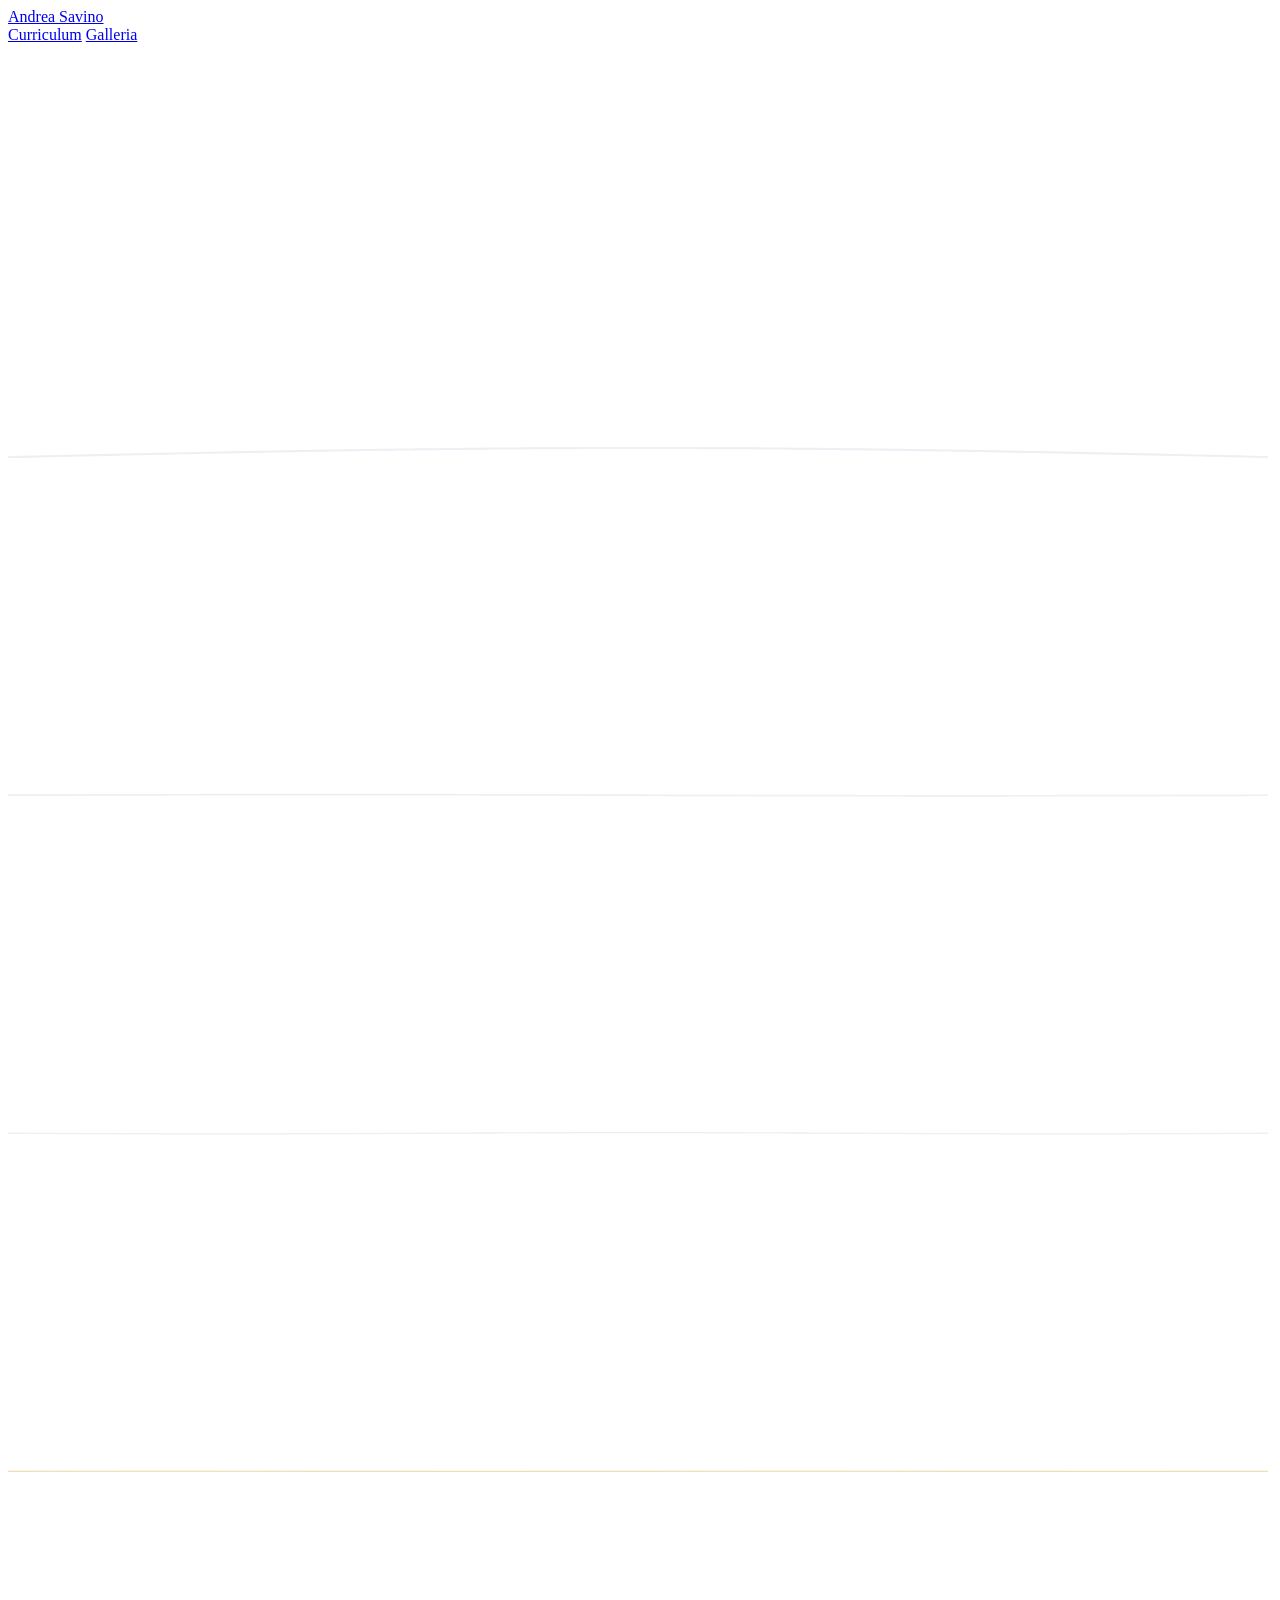
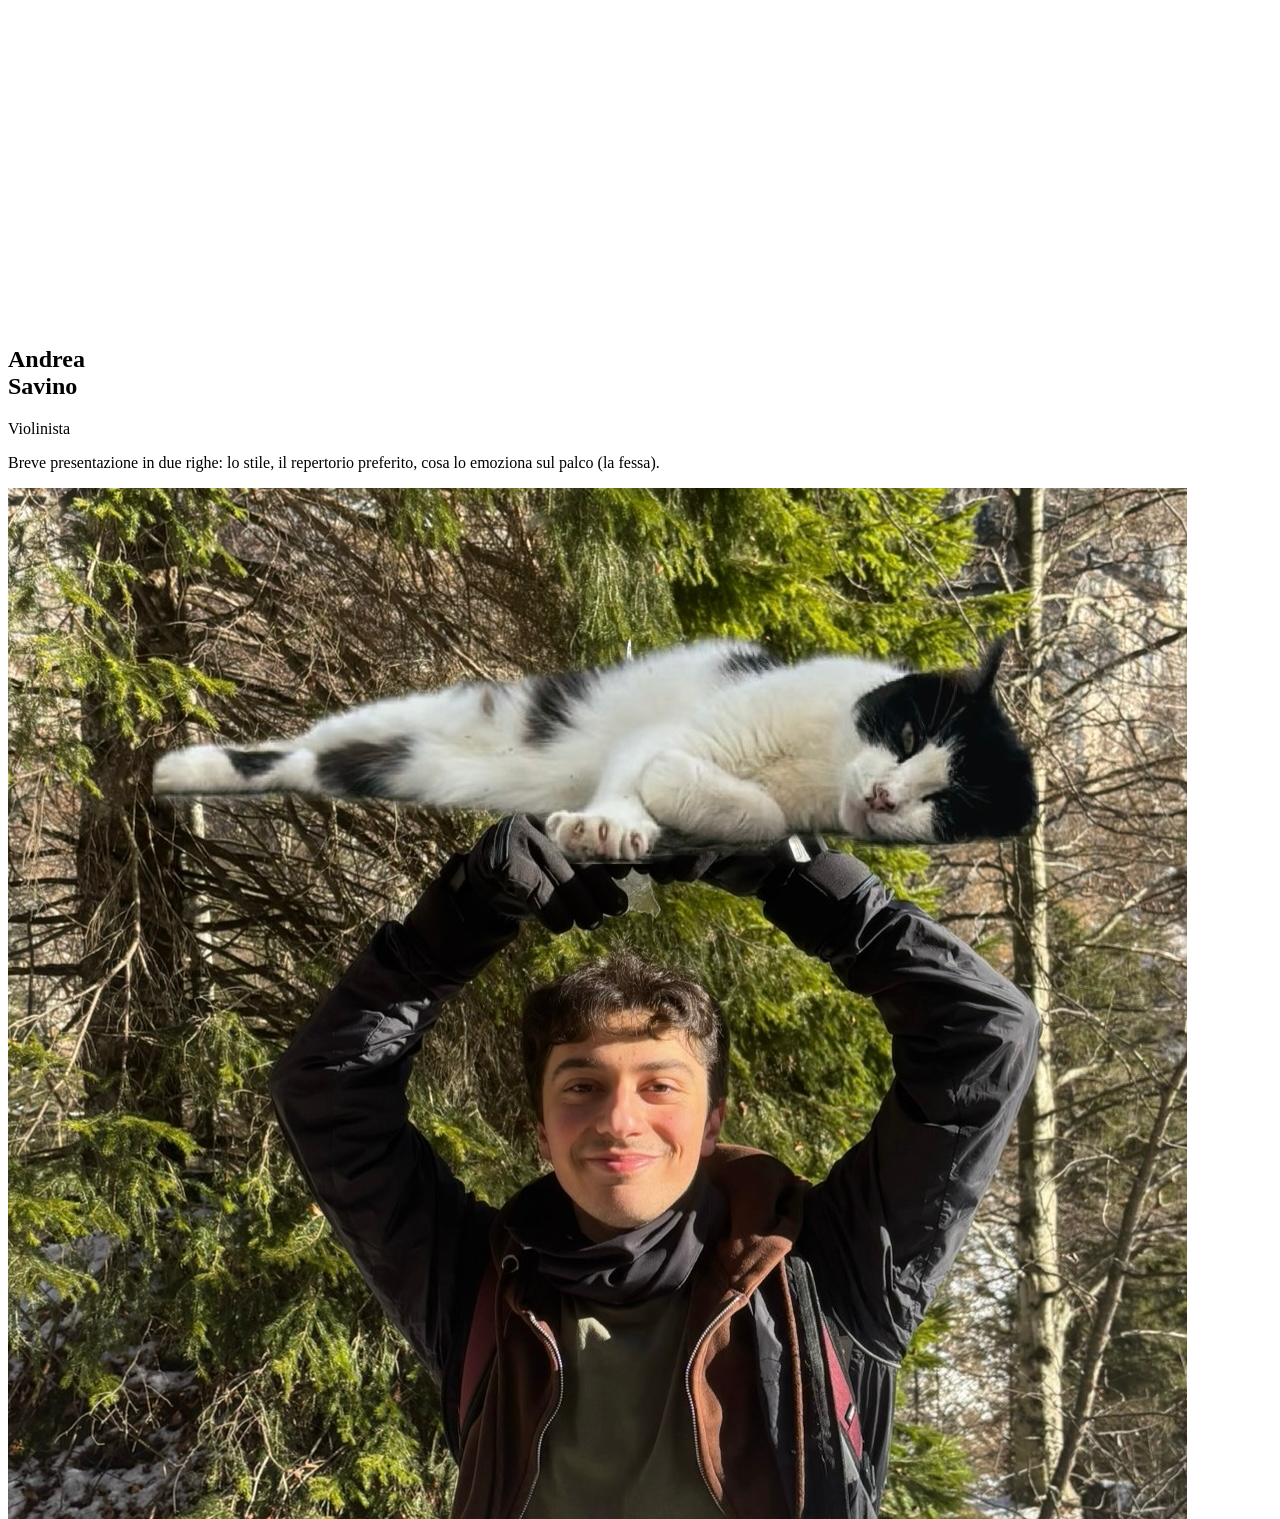
==== commit 940ae4db: "Update index.html" ====
--- a/index.html
+++ b/index.html
@@ -1,325 +1,151 @@
-```html
 <!DOCTYPE html>
 <html lang="it">
 <head>
-  <meta charset="UTF-8">
-  <meta name="viewport" content="width=device-width, initial-scale=1">
+<meta charset="UTF-8">
+<meta name="viewport" content="width=device-width, initial-scale=1">
+<title>Andrea Savino · Violinista</title>
+<meta name="description" content="Sito ufficiale del violinista Andrea Savino: curriculum, concerti e fotografie.">
+<link rel="preconnect" href="https://fonts.googleapis.com">
+<link rel="preconnect" href="https://fonts.gstatic.com" crossorigin>
+<link href="https://fonts.googleapis.com/css2?family=Cormorant+Garamond:wght@500;600&family=Work+Sans:wght@400;500;600&display=swap" rel="stylesheet">
+<link rel="stylesheet" href="stile.css">
+</head>
+<body>
+<header class="menu">
+  <a class="logo" href="index.html">Andrea Savino</a>
+  <nav>
+    <a href="index.html" aria-current="page">Curriculum</a>
+    <a href="galleria.html">Galleria</a>
+  </nav>
+</header>
 
-  <title>Andrea Savino · Violinista</title>
-  <meta name="description" content="Sito ufficiale del violinista Andrea Savino: curriculum, concerti e fotografie.">
+<main>
+  <section class="hero">
+    <canvas id="corde" aria-hidden="true"></canvas>
+    <div class="hero-testo">
+      <h1>Andrea <br>Savino</h1>
+      <p class="ruolo">Violinista</p>
+      <p class="intro">Breve presentazione in due righe: lo stile, il repertorio preferito, cosa lo emoziona sul palco (la fessa).</p>
+    </div>
+    <div class="ritratto">
+      <!-- Sostituisci con la foto: salvala in immagini/ritratto.jpg -->
+      <img src="images/ritratto.jpg" alt="Ritratto di Andrea Savino con il violino" onerror="this.remove()">
+    </div>
+  </section>
 
-  <link rel="preconnect" href="https://fonts.googleapis.com">
-  <link rel="preconnect" href="https://fonts.gstatic.com" crossorigin>
-  <link href="https://fonts.googleapis.com/css2?family=Cormorant+Garamond:wght@500;600&family=Work+Sans:wght@400;500;600&display=swap" rel="stylesheet">
+  <section class="curriculum" id="curriculum">
+    <h2>Curriculum</h2>
 
-  <link rel="stylesheet" href="stile.css">
-</head>
+    <div class="gruppo">
+      <h3>Formazione</h3>
+      <ul class="tappe">
+        <li><span class="anni">2018 – 2023</span><div><strong>Diploma accademico di secondo livello in Violino</strong><span class="dettaglio">Conservatorio di Milano, con lode</span></div></li>
+        <li><span class="anni">2013 – 2018</span><div><strong>Diploma accademico di primo livello in Violino</strong><span class="dettaglio">Conservatorio, classe del M° Nome Maestro</span></div></li>
+        <li><span class="anni">2022</span><div><strong>Masterclass di perfezionamento</strong><span class="dettaglio">Accademia Chigiana, Siena</span></div></li>
+      </ul>
+    </div>
 
-<body>
+    <div class="gruppo">
+      <h3>Esperienze musicali</h3>
+      <ul class="tappe">
+        <li><span class="anni">2024 – oggi</span><div><strong>Primo violino, Orchestra Della Terronia</strong><span class="dettaglio">Stagione concertistica e tournée in Italia e in Europa</span></div></li>
+        <li><span class="anni">2021 – oggi</span><div><strong>Quartetto d'archi TerronisQuartet</strong><span class="dettaglio">Repertorio classico e contemporaneo</span></div></li>
+        <li><span class="anni">2019 – 2021</span><div><strong>Violino di fila, Orchestra Giovanile Dei Terroni</strong><span class="dettaglio">Direttori ospiti e concerti in sale prestigiose</span></div></li>
+      </ul>
+    </div>
+  </section>
+  
+  <!-- RECENSIONI -->
+  <section class="reviews" id="reviews">
+    <p class="reviews-eyebrow">VOCI E TESTIMONIANZE</p>
+    <h2>Recensioni</h2>
+    <p class="reviews-intro">
+      Le impressioni e le esperienze di chi ha ascoltato Andrea.
+    </p>
 
-  <!-- NAVIGAZIONE -->
-  <header class="menu">
-    <a class="logo" href="index.html">Andrea Savino</a>
+    <div class="review-list">
+      <article class="review-card">
+        <div class="review-stars" role="img" aria-label="5 stelle su 5">
+          ★★★★★
+        </div>
+        <p class="review-comment">
+          “Un'esecuzione splendida, ricca di emozione e sensibilità.
+          Un violinista davvero talentuoso!”
+        </p>
+        <h3 class="review-author">Maria</h3>
+      </article>
 
-    <nav aria-label="Navigazione principale">
-      <a href="index.html" aria-current="page">Curriculum</a>
-      <a href="galleria.html">Galleria</a>
-    </nav>
-  </header>
+      <article class="review-card">
+        <div class="review-stars" role="img" aria-label="5 stelle su 5">
+          ★★★★★
+        </div>
+        <p class="review-comment">
+          “Grande tecnica e presenza scenica.
+          È stato un piacere ascoltarlo dal vivo.”
+        </p>
+        <h3 class="review-author">Luca</h3>
+      </article>
 
-  <main>
+      <article class="review-card">
+        <div class="review-stars" role="img" aria-label="4 stelle su 5">
+          ★★★★☆
+        </div>
+        <p class="review-comment">
+          “Un concerto bellissimo, con un suono elegante ed espressivo.
+          Complimenti!”
+        </p>
+        <h3 class="review-author">Giulia</h3>
+      </article>
+    </div>
+  </section>
 
-    <!-- HERO -->
-    <section class="hero">
-      <canvas id="corde" aria-hidden="true"></canvas>
+</main>
 
-      <div class="hero-testo">
-        <h1>Andrea <br>Savino</h1>
+<footer>
+  © 2026 Andrea Savino ·
+  <a href="galleria.html">Vai alla galleria</a> ·
+  <a href="https://www.instagram.com/_andreasviolino/"
+     target="_blank"
+     rel="noopener noreferrer">Instagram</a>
+</footer>
 
-        <p class="ruolo">Violinista</p>
-
-        <p class="intro">
-          Breve presentazione in due righe: lo stile, il repertorio
-          preferito e ciò che lo emoziona sul palco.
-        </p>
-      </div>
-
-      <div class="ritratto">
-        <!-- Inserisci il ritratto in images/ritratto.jpg -->
-        <img
-          src="images/ritratto.jpg"
-          alt="Ritratto di Andrea Savino con il violino"
-          onerror="this.remove()"
-        >
-      </div>
-    </section>
-
-    <!-- CURRICULUM -->
-    <section class="curriculum" id="curriculum">
-      <h2>Curriculum</h2>
-
-      <div class="gruppo">
-        <h3>Formazione</h3>
-
-        <ul class="tappe">
-          <li>
-            <span class="anni">2018 – 2023</span>
-            <div>
-              <strong>Diploma accademico di secondo livello in Violino</strong>
-              <span class="dettaglio">Conservatorio di Milano, con lode</span>
-            </div>
-          </li>
-
-          <li>
-            <span class="anni">2013 – 2018</span>
-            <div>
-              <strong>Diploma accademico di primo livello in Violino</strong>
-              <span class="dettaglio">Conservatorio, classe del M° Nome Maestro</span>
-            </div>
-          </li>
-
-          <li>
-            <span class="anni">2022</span>
-            <div>
-              <strong>Masterclass di perfezionamento</strong>
-              <span class="dettaglio">Accademia Chigiana, Siena</span>
-            </div>
-          </li>
-        </ul>
-      </div>
-
-      <div class="gruppo">
-        <h3>Esperienze musicali</h3>
-
-        <ul class="tappe">
-          <li>
-            <span class="anni">2024 – oggi</span>
-            <div>
-              <strong>Primo violino, Orchestra Della Terronia</strong>
-              <span class="dettaglio">
-                Stagione concertistica e tournée in Italia e in Europa
-              </span>
-            </div>
-          </li>
-
-          <li>
-            <span class="anni">2021 – oggi</span>
-            <div>
-              <strong>Quartetto d'archi TerronisQuartet</strong>
-              <span class="dettaglio">Repertorio classico e contemporaneo</span>
-            </div>
-          </li>
-
-          <li>
-            <span class="anni">2019 – 2021</span>
-            <div>
-              <strong>Violino di fila, Orchestra Giovanile Dei Terroni</strong>
-              <span class="dettaglio">
-                Direttori ospiti e concerti in sale prestigiose
-              </span>
-            </div>
-          </li>
-        </ul>
-      </div>
-    </section>
-
-    <!-- RECENSIONI -->
-    <section class="reviews" id="reviews">
-      <p class="reviews-eyebrow">VOCI E TESTIMONIANZE</p>
-
-      <h2>Le parole di chi ascolta</h2>
-
-      <p class="reviews-intro">
-        La musica prende vita nelle emozioni che lascia.
-      </p>
-
-      <div class="review-list">
-
-        <article class="review-card">
-          <div class="review-stars" role="img" aria-label="5 stelle su 5">
-            ★★★★★
-          </div>
-
-          <p class="review-comment">
-            “Un'esecuzione splendida, ricca di emozione e sensibilità.
-            Un violinista davvero talentuoso!”
-          </p>
-
-          <h3 class="review-author">Maria</h3>
-        </article>
-
-        <article class="review-card">
-          <div class="review-stars" role="img" aria-label="5 stelle su 5">
-            ★★★★★
-          </div>
-
-          <p class="review-comment">
-            “Grande tecnica e presenza scenica.
-            È stato un piacere ascoltarlo dal vivo.”
-          </p>
-
-          <h3 class="review-author">Luca</h3>
-        </article>
-
-        <article class="review-card">
-          <div class="review-stars" role="img" aria-label="4 stelle su 5">
-            ★★★★☆
-          </div>
-
-          <p class="review-comment">
-            “Un concerto bellissimo, con un suono elegante ed espressivo.
-            Complimenti!”
-          </p>
-
-          <h3 class="review-author">Giulia</h3>
-        </article>
-
-      </div>
-    </section>
-
-  </main>
-
-  <!-- FOOTER -->
-  <footer>
-    © 2026 Andrea Savino ·
-    <a href="galleria.html">Vai alla galleria</a> ·
-    <a
-      href="https://www.instagram.com/_andreasviolino/"
-      target="_blank"
-      rel="noopener noreferrer"
-    >Instagram</a>
-  </footer>
-
-  <!-- ANIMAZIONE DELLE CORDE -->
-  <script>
-    (function () {
-      const hero = document.querySelector('.hero');
-      const canvas = document.getElementById('corde');
-      const ctx = canvas.getContext('2d');
-
-      const movimentoRidotto = window.matchMedia(
-        '(prefers-reduced-motion: reduce)'
-      ).matches;
-
-      const corde = [0.22, 0.40, 0.58, 0.76].map((p, i) => ({
-        p,
-        amp: 0,
-        modo: i + 1,
-        fase: Math.random() * 6
-      }));
-
-      let w, h;
-      let ultimaY = null;
-      let t = 0;
-      let animazione;
-
-      function misura() {
-        const d = window.devicePixelRatio || 1;
-
-        w = hero.clientWidth;
-        h = hero.clientHeight;
-
-        canvas.width = w * d;
-        canvas.height = h * d;
-
-        ctx.setTransform(d, 0, 0, d, 0, 0);
+<script>
+/* Corde del violino: sfiorale per farle vibrare */
+(function(){
+  const hero=document.querySelector('.hero'), c=document.getElementById('corde'), ctx=c.getContext('2d');
+  const calmo=matchMedia('(prefers-reduced-motion: reduce)').matches;
+  const corde=[0.22,0.40,0.58,0.76].map((p,i)=>({p,amp:0,modo:i+1,fase:Math.random()*6}));
+  let w,h,ultimaY=null,t=0;
+  function misura(){const d=devicePixelRatio||1;w=hero.clientWidth;h=hero.clientHeight;c.width=w*d;c.height=h*d;ctx.setTransform(d,0,0,d,0,0)}
+  function pizzica(y,forza){
+    corde.forEach(s=>{const base=s.p*h;
+      if(ultimaY!==null&&((ultimaY<base&&y>=base)||(ultimaY>base&&y<=base))) s.amp=Math.min(s.amp+forza,34);
+    });
+  }
+  function muovi(e){const r=hero.getBoundingClientRect(),y=e.clientY-r.top;pizzica(y,14);ultimaY=y}
+  hero.addEventListener('pointermove',muovi);
+  hero.addEventListener('pointerleave',()=>ultimaY=null);
+  hero.addEventListener('pointerdown',e=>{const r=hero.getBoundingClientRect();corde.forEach(s=>{if(Math.abs(e.clientY-r.top-s.p*h)<40)s.amp=34})});
+  function disegna(){
+    ctx.clearRect(0,0,w,h);t+=0.09;
+    corde.forEach((s,i)=>{
+      s.amp*=0.985;
+      const a=calmo?0:s.amp+1.2, base=s.p*h;
+      ctx.beginPath();
+      for(let x=0;x<=w;x+=6){
+        const y=base+a*Math.sin(Math.PI*x/w*s.modo)*Math.sin(t*(1+s.modo*.5)+s.fase);
+        x?ctx.lineTo(x,y):ctx.moveTo(x,y);
       }
-
-      function pizzica(y, forza) {
-        corde.forEach(s => {
-          const base = s.p * h;
-
-          if (
-            ultimaY !== null &&
-            (
-              (ultimaY < base && y >= base) ||
-              (ultimaY > base && y <= base)
-            )
-          ) {
-            s.amp = Math.min(s.amp + forza, 34);
-          }
-        });
-      }
-
-      function muovi(e) {
-        const r = hero.getBoundingClientRect();
-        const y = e.clientY - r.top;
-
-        pizzica(y, 14);
-        ultimaY = y;
-      }
-
-      hero.addEventListener('pointermove', muovi);
-
-      hero.addEventListener('pointerleave', () => {
-        ultimaY = null;
-      });
-
-      hero.addEventListener('pointerdown', e => {
-        const r = hero.getBoundingClientRect();
-
-        corde.forEach(s => {
-          if (Math.abs(e.clientY - r.top - s.p * h) < 40) {
-            s.amp = 34;
-          }
-        });
-      });
-
-      function disegna() {
-        ctx.clearRect(0, 0, w, h);
-        t += 0.09;
-
-        corde.forEach((s, i) => {
-          s.amp *= 0.985;
-
-          const a = movimentoRidotto ? 0 : s.amp + 1.2;
-          const base = s.p * h;
-
-          ctx.beginPath();
-
-          for (let x = 0; x <= w; x += 6) {
-            const y =
-              base +
-              a *
-              Math.sin(Math.PI * x / w * s.modo) *
-              Math.sin(t * (1 + s.modo * 0.5) + s.fase);
-
-            if (x === 0) {
-              ctx.moveTo(x, y);
-            } else {
-              ctx.lineTo(x, y);
-            }
-          }
-
-          ctx.strokeStyle = i === 3
-            ? 'rgba(224,178,92,.55)'
-            : 'rgba(201,211,224,.35)';
-
-          ctx.lineWidth = 1 + (3 - i) * 0.35;
-          ctx.stroke();
-        });
-
-        if (!movimentoRidotto) {
-          animazione = requestAnimationFrame(disegna);
-        }
-      }
-
-      window.addEventListener('resize', misura);
-
-      misura();
-
-      if (movimentoRidotto) {
-        disegna();
-      } else {
-        setTimeout(() => {
-          corde[0].amp = 26;
-        }, 500);
-
-        disegna();
-      }
-    })();
-  </script>
-
+      ctx.strokeStyle=i===3?'rgba(224,178,92,.55)':'rgba(201,211,224,.35)';
+      ctx.lineWidth=1+(3-i)*.35;ctx.stroke();
+    });
+    requestAnimationFrame(disegna);
+  }
+  addEventListener('resize',misura);misura();
+  /* piccolo gesto iniziale: la prima corda vibra da sola */
+  setTimeout(()=>corde[0].amp=26,500);
+  disegna();
+})();
+</script>
 </body>
 </html>
-```
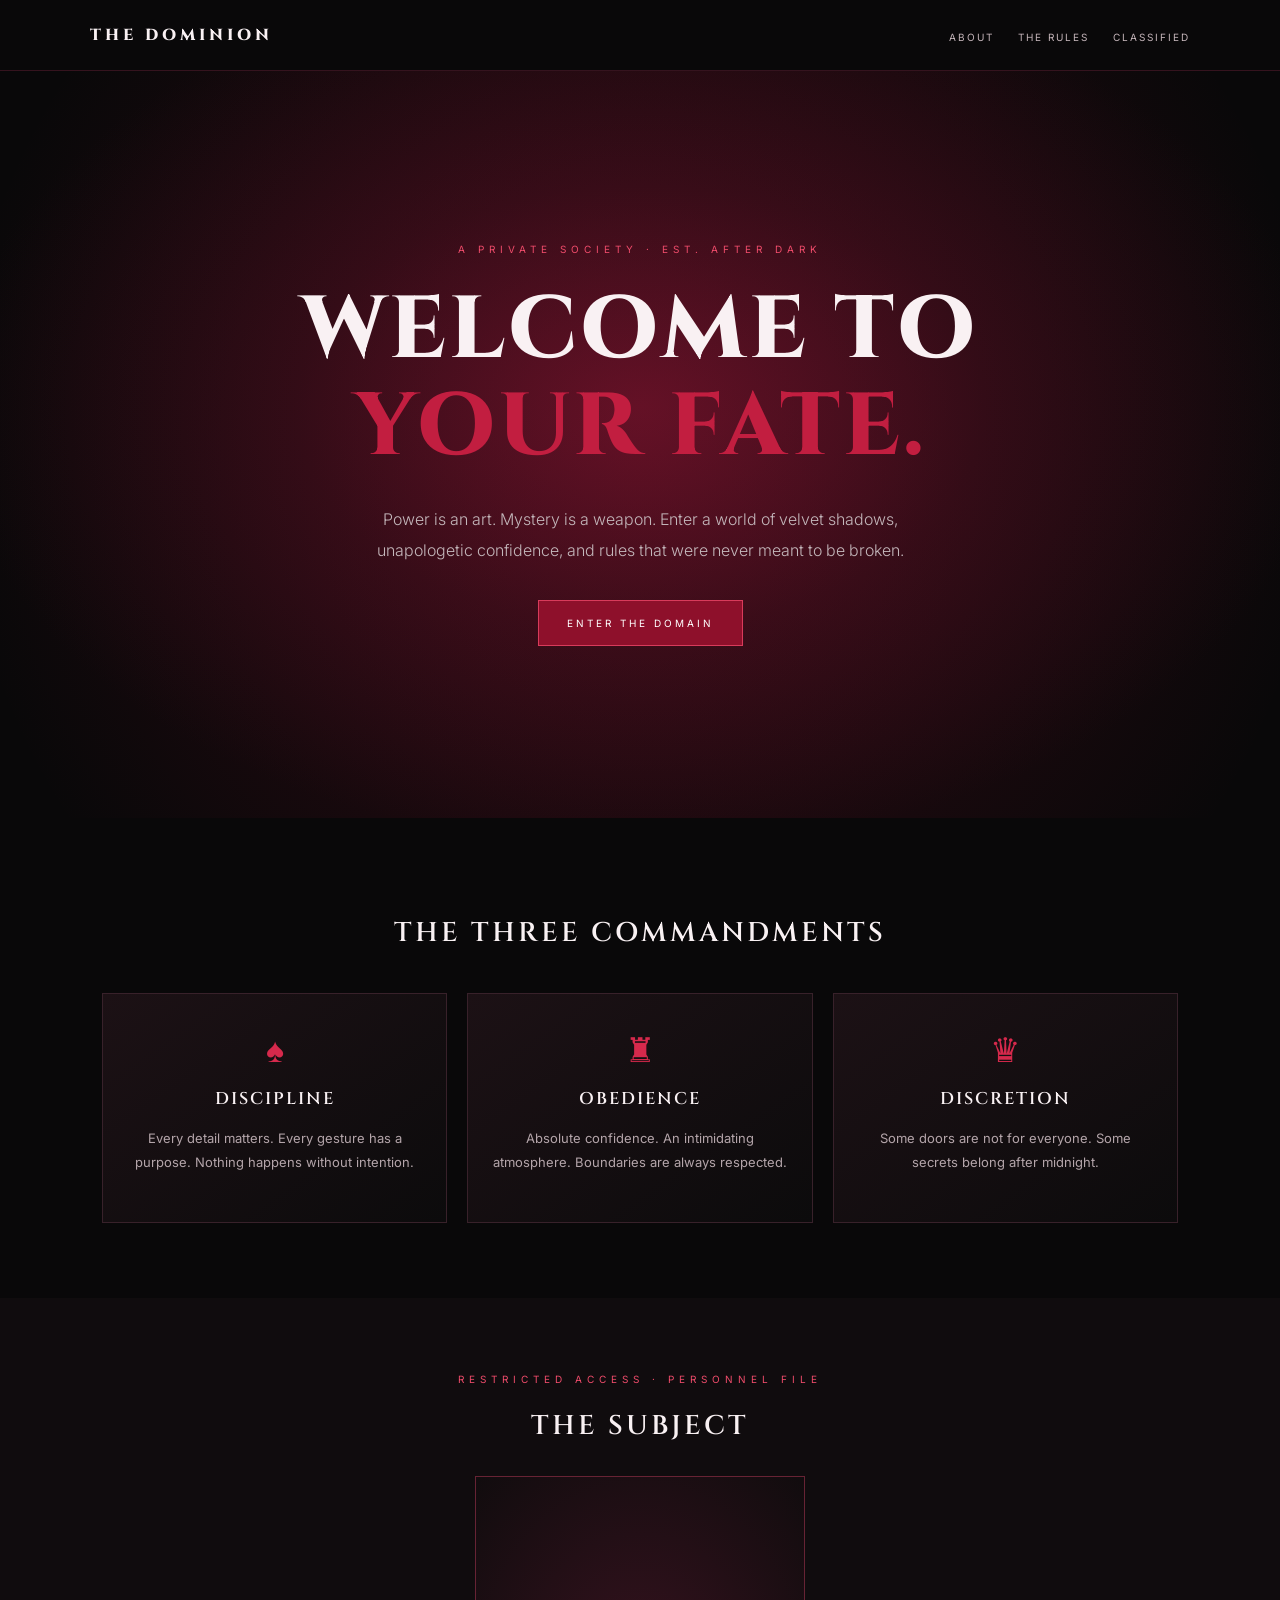
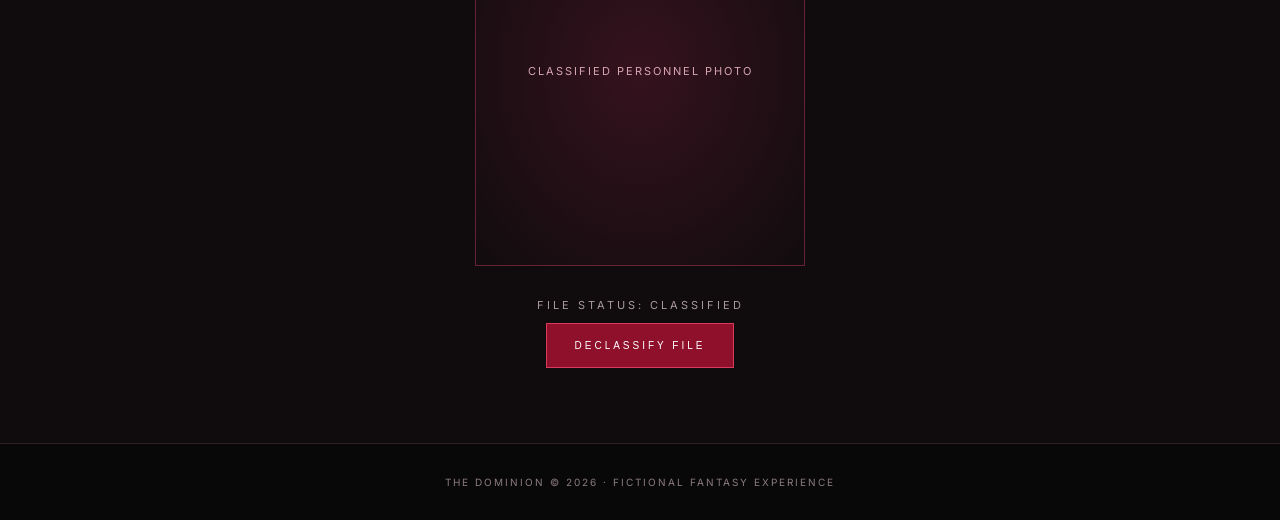
==== commit 413223f1: "Add files via upload" ====
--- a/index.html
+++ b/index.html
@@ -1,151 +1,466 @@
+
 <!DOCTYPE html>
-<html lang="it">
+<html lang="en">
 <head>
 <meta charset="UTF-8">
-<meta name="viewport" content="width=device-width, initial-scale=1">
-<title>Andrea Savino · Violinista</title>
-<meta name="description" content="Sito ufficiale del violinista Andrea Savino: curriculum, concerti e fotografie.">
-<link rel="preconnect" href="https://fonts.googleapis.com">
-<link rel="preconnect" href="https://fonts.gstatic.com" crossorigin>
-<link href="https://fonts.googleapis.com/css2?family=Cormorant+Garamond:wght@500;600&family=Work+Sans:wght@400;500;600&display=swap" rel="stylesheet">
-<link rel="stylesheet" href="stile.css">
+<meta name="viewport" content="width=device-width, initial-scale=1.0">
+<title>THE DOMINION — After Dark</title>
+<style>
+@import url('https://fonts.googleapis.com/css2?family=Cinzel:wght@400;600;800&family=Inter:wght@300;400;600&display=swap');
+
+:root {
+  --red: #c21e40;
+  --dark-red: #510b1c;
+  --black: #090809;
+  --muted: #b4a5aa;
+}
+
+* { box-sizing: border-box; }
+
+html { scroll-behavior: smooth; }
+
+body {
+  margin: 0;
+  color: #f9f1f3;
+  background: var(--black);
+  font-family: Inter, sans-serif;
+  overflow-x: hidden;
+}
+
+header {
+  position: relative;
+  z-index: 5;
+  display: flex;
+  align-items: center;
+  justify-content: space-between;
+  padding: 24px 7%;
+  background: rgba(9,8,9,.9);
+  border-bottom: 1px solid #35131e;
+}
+
+.logo {
+  font-family: Cinzel, serif;
+  font-weight: 800;
+  letter-spacing: 4px;
+}
+
+nav a {
+  color: #c5b5ba;
+  font-size: 10px;
+  letter-spacing: 2px;
+  text-decoration: none;
+  margin-left: 20px;
+}
+
+nav a:hover { color: #f34a6a; }
+
+.hero {
+  min-height: 83vh;
+  padding: 90px 20px;
+  display: flex;
+  align-items: center;
+  justify-content: center;
+  text-align: center;
+  position: relative;
+  isolation: isolate;
+  overflow: hidden;
+  background: radial-gradient(
+    ellipse at 50% 45%,
+    #4a1020 0%, #210b12 38%, #090809 76%
+  );
+}
+
+.hero::before {
+  content: "";
+  position: absolute;
+  z-index: -1;
+  inset: -30%;
+  background: radial-gradient(
+    circle, rgba(192,20,60,.23), transparent 58%
+  );
+  animation: pulse 5s ease-in-out infinite alternate;
+}
+
+.content {
+  max-width: 760px;
+  animation: rise 1.1s ease both;
+}
+
+.eyebrow {
+  color: #f04c6b;
+  letter-spacing: 5px;
+  font-size: 10px;
+  text-transform: uppercase;
+  animation: flicker 3s infinite;
+}
+
+h1 {
+  font: 800 clamp(42px, 9vw, 88px)/1.1 Cinzel, serif;
+  letter-spacing: 3px;
+  margin: 28px 0;
+}
+
+h1 span {
+  color: var(--red);
+  animation: glow 3s ease-in-out infinite alternate;
+}
+
+.description {
+  color: #c4b7bb;
+  line-height: 1.9;
+  font-weight: 300;
+  max-width: 530px;
+  margin: 0 auto 35px;
+}
+
+.button {
+  display: inline-block;
+  color: white;
+  background: #8e102b;
+  border: 1px solid #d83b5b;
+  padding: 16px 28px;
+  font-size: 10px;
+  letter-spacing: 3px;
+  text-decoration: none;
+  cursor: pointer;
+  position: relative;
+  transition: .3s;
+}
+
+.button:hover {
+  transform: translateY(-3px);
+  background: #bc193d;
+  box-shadow: 0 0 28px #a7193c66;
+}
+
+section { padding: 75px 8%; }
+
+.section-title {
+  text-align: center;
+  font: 600 27px Cinzel, serif;
+  letter-spacing: 3px;
+}
+
+.cards {
+  display: grid;
+  grid-template-columns: repeat(auto-fit, minmax(210px, 1fr));
+  gap: 20px;
+  margin-top: 42px;
+}
+
+.card {
+  text-align: center;
+  padding: 35px 24px;
+  background: linear-gradient(145deg,#1c1115,#0c0b0c);
+  border: 1px solid #38212a;
+  transition: .35s;
+}
+
+.card:hover {
+  transform: translateY(-8px);
+  border-color: #c02b4b;
+  box-shadow: 0 12px 35px #8d102822;
+}
+
+.symbol {
+  color: #d6294c;
+  font-size: 34px;
+  display: inline-block;
+  animation: float 3s ease-in-out infinite;
+}
+
+.card:nth-child(2) .symbol { animation-delay: .6s; }
+.card:nth-child(3) .symbol { animation-delay: 1.2s; }
+
+.card h3 {
+  font: 600 17px Cinzel, serif;
+  letter-spacing: 2px;
+}
+
+.card p {
+  color: var(--muted);
+  font-size: 13px;
+  line-height: 1.8;
+}
+
+.profile {
+  text-align: center;
+  background: #100c0e;
+}
+
+.photo {
+  width: min(100%, 330px);
+  height: 390px;
+  margin: 32px auto;
+  border: 1px solid #672334;
+  background: radial-gradient(#35121e,#110c0e);
+  display: flex;
+  align-items: center;
+  justify-content: center;
+  padding: 25px;
+  color: #d6a5b1;
+  font-size: 11px;
+  letter-spacing: 2px;
+  line-height: 2;
+  overflow: hidden;
+  animation: photoGlow 4s infinite;
+}
+
+.photo img {
+  width: 100%;
+  height: 100%;
+  object-fit: cover;
+}
+
+.status {
+  font-size: 11px;
+  color: #a99aa0;
+  letter-spacing: 3px;
+}
+
+#secret {
+  display: none;
+  max-width: 440px;
+  margin: 25px auto 0;
+  padding: 24px;
+  border: 1px solid #b52b45;
+  background: #200a11;
+  color: #f3b4c0;
+  line-height: 2;
+  animation: reveal .6s ease both;
+}
+
+footer {
+  padding: 32px 15px;
+  text-align: center;
+  border-top: 1px solid #302126;
+  color: #8b7b81;
+  font-size: 10px;
+  letter-spacing: 2px;
+}
+
+.particle {
+  position: fixed;
+  bottom: -20px;
+  color: #c32345;
+  opacity: 0;
+  pointer-events: none;
+  z-index: 2;
+  animation: drift linear forwards;
+}
+
+@keyframes pulse {
+  from { transform: scale(.9); opacity: .4; }
+  to { transform: scale(1.1); opacity: 1; }
+}
+
+@keyframes glow {
+  from { text-shadow: 0 0 6px #7e1028; }
+  to { text-shadow: 0 0 27px #df234b; }
+}
+
+@keyframes flicker {
+  0%, 90%, 100% { opacity: 1; }
+  93% { opacity: .45; }
+  96% { opacity: .8; }
+}
+
+@keyframes rise {
+  from { opacity: 0; transform: translateY(25px); }
+  to { opacity: 1; transform: translateY(0); }
+}
+
+@keyframes float {
+  0%,100% { transform: translateY(0); }
+  50% { transform: translateY(-8px); }
+}
+
+@keyframes photoGlow {
+  0%,100% { box-shadow: 0 0 8px #a20e2715; }
+  50% { box-shadow: 0 0 30px #a20e2750; }
+}
+
+@keyframes reveal {
+  from { opacity: 0; transform: translateY(12px) scale(.98); }
+  to { opacity: 1; transform: translateY(0) scale(1); }
+}
+
+@keyframes drift {
+  0% { transform: translateY(0) rotate(0); opacity: 0; }
+  15% { opacity: .65; }
+  85% { opacity: .35; }
+  100% { transform: translateY(-110vh) rotate(300deg); opacity: 0; }
+}
+
+@media (max-width: 600px) {
+  header { padding: 20px 5%; }
+  .logo { font-size: 12px; letter-spacing: 2px; }
+  nav a { margin-left: 8px; font-size: 8px; }
+  section { padding: 60px 6%; }
+}
+
+@media (prefers-reduced-motion: reduce) {
+  *, *::before, *::after {
+    animation-duration: .01ms !important;
+    animation-iteration-count: 1 !important;
+    scroll-behavior: auto !important;
+  }
+}
+</style>
 </head>
+
 <body>
-<header class="menu">
-  <a class="logo" href="index.html">Andrea Savino</a>
+<header>
+  <div class="logo">THE DOMINION</div>
   <nav>
-    <a href="index.html" aria-current="page">Curriculum</a>
-    <a href="galleria.html">Galleria</a>
+    <a href="#about">ABOUT</a>
+    <a href="#rules">THE RULES</a>
+    <a href="#profile">CLASSIFIED</a>
   </nav>
 </header>
 
 <main>
-  <section class="hero">
-    <canvas id="corde" aria-hidden="true"></canvas>
-    <div class="hero-testo">
-      <h1>Andrea <br>Savino</h1>
-      <p class="ruolo">Violinista</p>
-      <p class="intro">Breve presentazione in due righe: lo stile, il repertorio preferito, cosa lo emoziona sul palco (la fessa).</p>
-    </div>
-    <div class="ritratto">
-      <!-- Sostituisci con la foto: salvala in immagini/ritratto.jpg -->
-      <img src="images/ritratto.jpg" alt="Ritratto di Andrea Savino con il violino" onerror="this.remove()">
+  <section class="hero" id="about">
+    <div class="content">
+      <div class="eyebrow">A Private Society · Est. After Dark</div>
+      <h1>WELCOME TO<br><span>YOUR FATE.</span></h1>
+      <p class="description">
+        Power is an art. Mystery is a weapon.
+        Enter a world of velvet shadows, unapologetic confidence,
+        and rules that were never meant to be broken.
+      </p>
+      <a class="button" href="#rules">ENTER THE DOMAIN</a>
     </div>
   </section>
 
-  <section class="curriculum" id="curriculum">
-    <h2>Curriculum</h2>
-
-    <div class="gruppo">
-      <h3>Formazione</h3>
-      <ul class="tappe">
-        <li><span class="anni">2018 – 2023</span><div><strong>Diploma accademico di secondo livello in Violino</strong><span class="dettaglio">Conservatorio di Milano, con lode</span></div></li>
-        <li><span class="anni">2013 – 2018</span><div><strong>Diploma accademico di primo livello in Violino</strong><span class="dettaglio">Conservatorio, classe del M° Nome Maestro</span></div></li>
-        <li><span class="anni">2022</span><div><strong>Masterclass di perfezionamento</strong><span class="dettaglio">Accademia Chigiana, Siena</span></div></li>
-      </ul>
-    </div>
-
-    <div class="gruppo">
-      <h3>Esperienze musicali</h3>
-      <ul class="tappe">
-        <li><span class="anni">2024 – oggi</span><div><strong>Primo violino, Orchestra Della Terronia</strong><span class="dettaglio">Stagione concertistica e tournée in Italia e in Europa</span></div></li>
-        <li><span class="anni">2021 – oggi</span><div><strong>Quartetto d'archi TerronisQuartet</strong><span class="dettaglio">Repertorio classico e contemporaneo</span></div></li>
-        <li><span class="anni">2019 – 2021</span><div><strong>Violino di fila, Orchestra Giovanile Dei Terroni</strong><span class="dettaglio">Direttori ospiti e concerti in sale prestigiose</span></div></li>
-      </ul>
+  <section id="rules">
+    <h2 class="section-title">THE THREE COMMANDMENTS</h2>
+    <div class="cards">
+      <article class="card">
+        <div class="symbol">♠</div>
+        <h3>DISCIPLINE</h3>
+        <p>Every detail matters. Every gesture has a purpose.
+        Nothing happens without intention.</p>
+      </article>
+      <article class="card">
+        <div class="symbol">♜</div>
+        <h3>OBEDIENCE</h3>
+        <p>Absolute confidence. An intimidating atmosphere.
+        Boundaries are always respected.</p>
+      </article>
+      <article class="card">
+        <div class="symbol">♛</div>
+        <h3>DISCRETION</h3>
+        <p>Some doors are not for everyone.
+        Some secrets belong after midnight.</p>
+      </article>
     </div>
   </section>
-  
-  <!-- RECENSIONI -->
-  <section class="reviews" id="reviews">
-    <p class="reviews-eyebrow">VOCI E TESTIMONIANZE</p>
-    <h2>Recensioni</h2>
-    <p class="reviews-intro">
-      Le impressioni e le esperienze di chi ha ascoltato Andrea.
-    </p>
-
-    <div class="review-list">
-      <article class="review-card">
-        <div class="review-stars" role="img" aria-label="5 stelle su 5">
-          ★★★★★
-        </div>
-        <p class="review-comment">
-          “Un'esecuzione splendida, ricca di emozione e sensibilità.
-          Un violinista davvero talentuoso!”
-        </p>
-        <h3 class="review-author">Maria</h3>
-      </article>
-
-      <article class="review-card">
-        <div class="review-stars" role="img" aria-label="5 stelle su 5">
-          ★★★★★
-        </div>
-        <p class="review-comment">
-          “Grande tecnica e presenza scenica.
-          È stato un piacere ascoltarlo dal vivo.”
-        </p>
-        <h3 class="review-author">Luca</h3>
-      </article>
-
-      <article class="review-card">
-        <div class="review-stars" role="img" aria-label="4 stelle su 5">
-          ★★★★☆
-        </div>
-        <p class="review-comment">
-          “Un concerto bellissimo, con un suono elegante ed espressivo.
-          Complimenti!”
-        </p>
-        <h3 class="review-author">Giulia</h3>
-      </article>
-    </div>
+
+  <section class="profile" id="profile">
+    <div class="eyebrow">Restricted Access · Personnel File</div>
+    <h2 class="section-title">THE SUBJECT</h2>
+
+    <div class="photo" id="photo">
+      CLASSIFIED PERSONNEL PHOTO
+    </div>
+
+    <p class="status">FILE STATUS: CLASSIFIED</p>
+
+    <button class="button" id="revealButton" type="button">
+      DECLASSIFY FILE
+    </button>
+
+    
+<div id="secret" class="gallery-reveal">
+  <div class="eyebrow">⚠ RESTRICTED ARCHIVE UNLOCKED ⚠</div>
+  <h2 class="section-title">THE PRIVATE GALLERY</h2>
+  <p class="gallery-subtitle">Four files recovered. Your move.</p>
+
+  <div class="gallery-grid">
+    <div class="gallery-item">
+      <img src="images/img11.jpg" alt="Gallery image 1">
+      <span>FILE 001</span>
+    </div>
+    <div class="gallery-item">
+      <img src="images/img2.jpg" alt="Gallery image 2">
+      <span>FILE 002</span>
+    </div>
+    <div class="gallery-item">
+      <img src="images/img3.jpg" alt="Gallery image 3">
+      <span>FILE 003</span>
+    </div>
+    <div class="gallery-item">
+      <img src="images/img6.jpg" alt="Gallery image 4">
+      <span>FILE 004</span>
+    </div>
+  </div>
+
+  <p class="gallery-footer">ACCESS GRANTED · END OF TRANSMISSION</p>
+</div>
+
   </section>
-
 </main>
 
 <footer>
-  © 2026 Andrea Savino ·
-  <a href="galleria.html">Vai alla galleria</a> ·
-  <a href="https://www.instagram.com/_andreasviolino/"
-     target="_blank"
-     rel="noopener noreferrer">Instagram</a>
+  THE DOMINION © 2026 · FICTIONAL FANTASY EXPERIENCE
 </footer>
 
 <script>
-/* Corde del violino: sfiorale per farle vibrare */
-(function(){
-  const hero=document.querySelector('.hero'), c=document.getElementById('corde'), ctx=c.getContext('2d');
-  const calmo=matchMedia('(prefers-reduced-motion: reduce)').matches;
-  const corde=[0.22,0.40,0.58,0.76].map((p,i)=>({p,amp:0,modo:i+1,fase:Math.random()*6}));
-  let w,h,ultimaY=null,t=0;
-  function misura(){const d=devicePixelRatio||1;w=hero.clientWidth;h=hero.clientHeight;c.width=w*d;c.height=h*d;ctx.setTransform(d,0,0,d,0,0)}
-  function pizzica(y,forza){
-    corde.forEach(s=>{const base=s.p*h;
-      if(ultimaY!==null&&((ultimaY<base&&y>=base)||(ultimaY>base&&y<=base))) s.amp=Math.min(s.amp+forza,34);
+
+const secret = document.getElementById("secret");
+const revealButton = document.getElementById("revealButton");
+
+revealButton.addEventListener("click", () => {
+  const isOpen = secret.classList.toggle("open");
+
+  revealButton.textContent = isOpen
+    ? "CLOSE GALLERY"
+    : "DECLASSIFY FILE";
+
+  if (isOpen) {
+    secret.scrollIntoView({
+      behavior: "smooth",
+      block: "start"
     });
   }
-  function muovi(e){const r=hero.getBoundingClientRect(),y=e.clientY-r.top;pizzica(y,14);ultimaY=y}
-  hero.addEventListener('pointermove',muovi);
-  hero.addEventListener('pointerleave',()=>ultimaY=null);
-  hero.addEventListener('pointerdown',e=>{const r=hero.getBoundingClientRect();corde.forEach(s=>{if(Math.abs(e.clientY-r.top-s.p*h)<40)s.amp=34})});
-  function disegna(){
-    ctx.clearRect(0,0,w,h);t+=0.09;
-    corde.forEach((s,i)=>{
-      s.amp*=0.985;
-      const a=calmo?0:s.amp+1.2, base=s.p*h;
-      ctx.beginPath();
-      for(let x=0;x<=w;x+=6){
-        const y=base+a*Math.sin(Math.PI*x/w*s.modo)*Math.sin(t*(1+s.modo*.5)+s.fase);
-        x?ctx.lineTo(x,y):ctx.moveTo(x,y);
-      }
-      ctx.strokeStyle=i===3?'rgba(224,178,92,.55)':'rgba(201,211,224,.35)';
-      ctx.lineWidth=1+(3-i)*.35;ctx.stroke();
+});
+
+
+// Floating crimson symbols
+const symbols = ["♠", "✦", "♛", "◆"];
+const reducedMotion = window.matchMedia(
+  "(prefers-reduced-motion: reduce)"
+);
+
+if (!reducedMotion.matches) {
+  function createParticle() {
+    const particle = document.createElement("span");
+    particle.className = "particle";
+    particle.textContent =
+      symbols[Math.floor(Math.random() * symbols.length)];
+
+    particle.style.left = Math.random() * 100 + "vw";
+    particle.style.fontSize = (12 + Math.random() * 17) + "px";
+    particle.style.animationDuration = (7 + Math.random() * 7) + "s";
+
+    document.body.appendChild(particle);
+
+    particle.addEventListener("animationend", () => {
+      particle.remove();
     });
-    requestAnimationFrame(disegna);
   }
-  addEventListener('resize',misura);misura();
-  /* piccolo gesto iniziale: la prima corda vibra da sola */
-  setTimeout(()=>corde[0].amp=26,500);
-  disegna();
-})();
+
+  let particleTimer = setInterval(createParticle, 650);
+
+  document.addEventListener("visibilitychange", () => {
+    if (document.hidden) {
+      clearInterval(particleTimer);
+    } else {
+      particleTimer = setInterval(createParticle, 650);
+    }
+  });
+}
 </script>
 </body>
 </html>
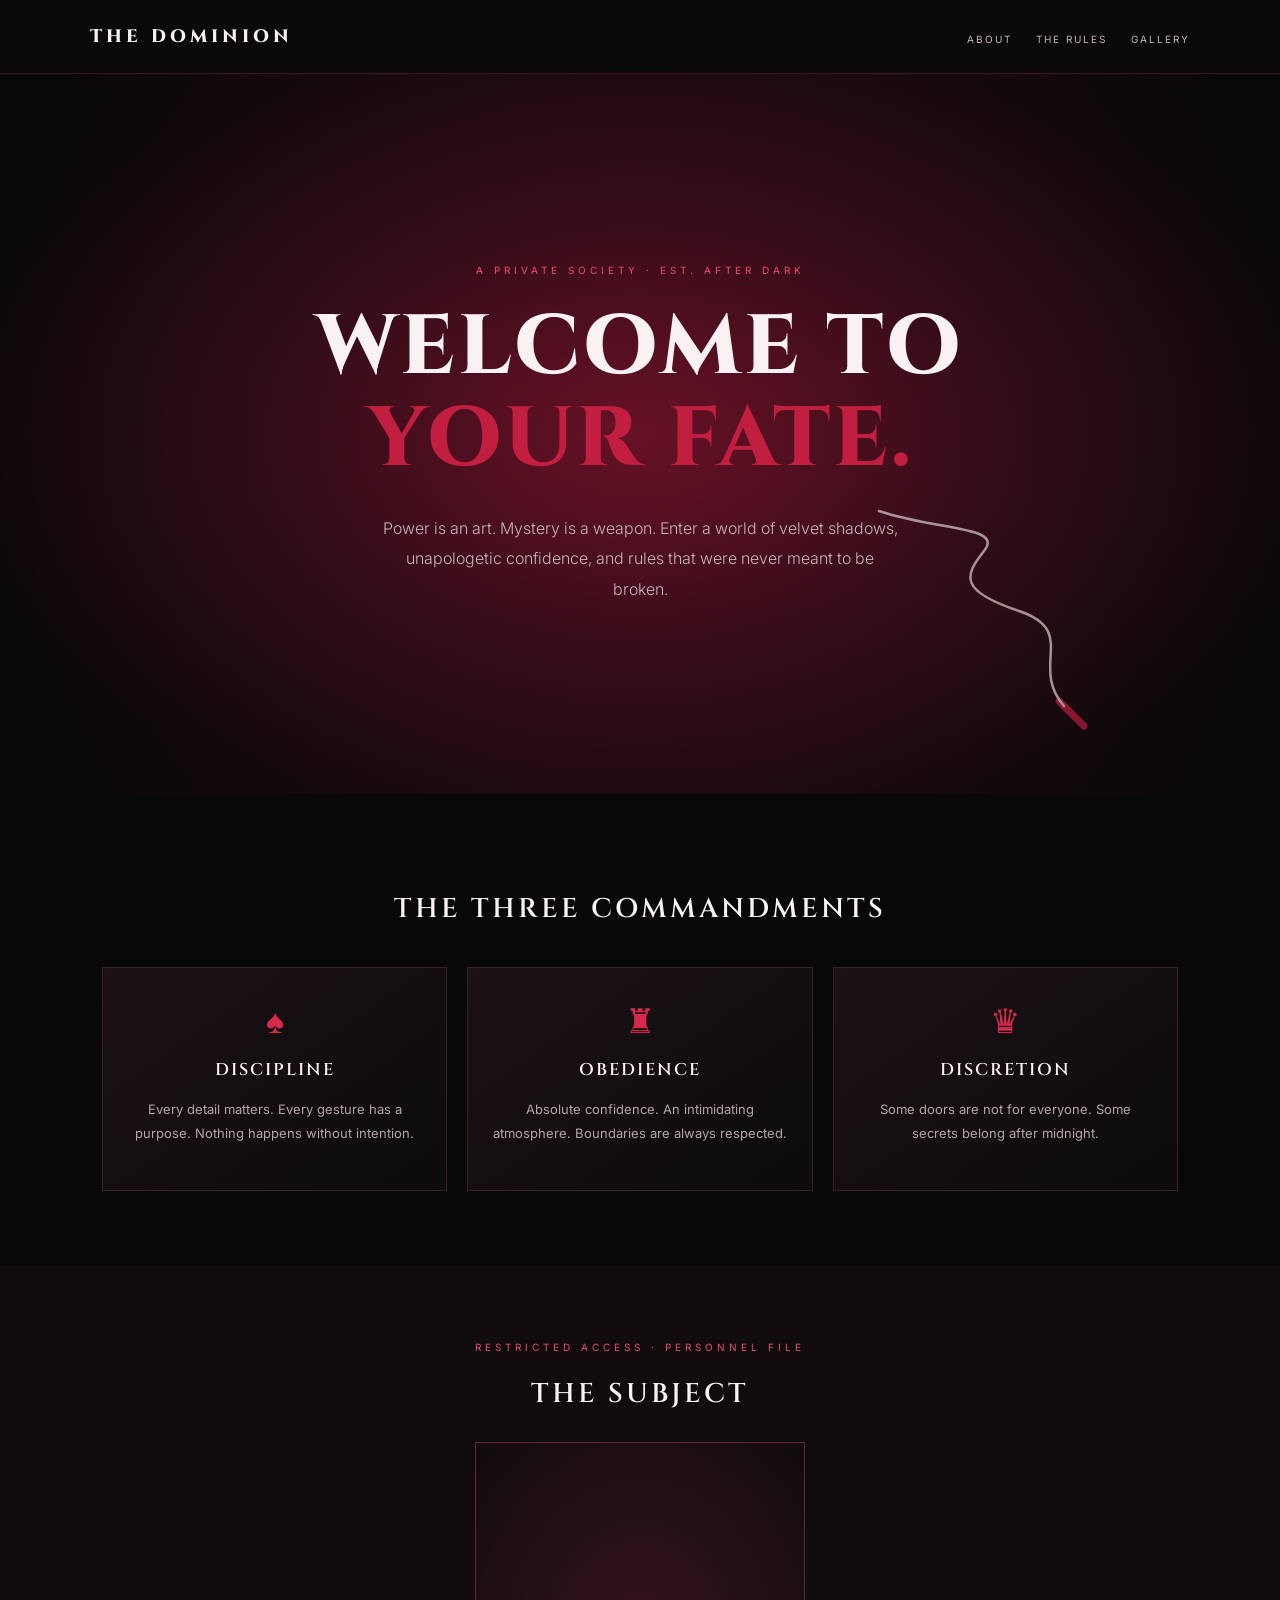
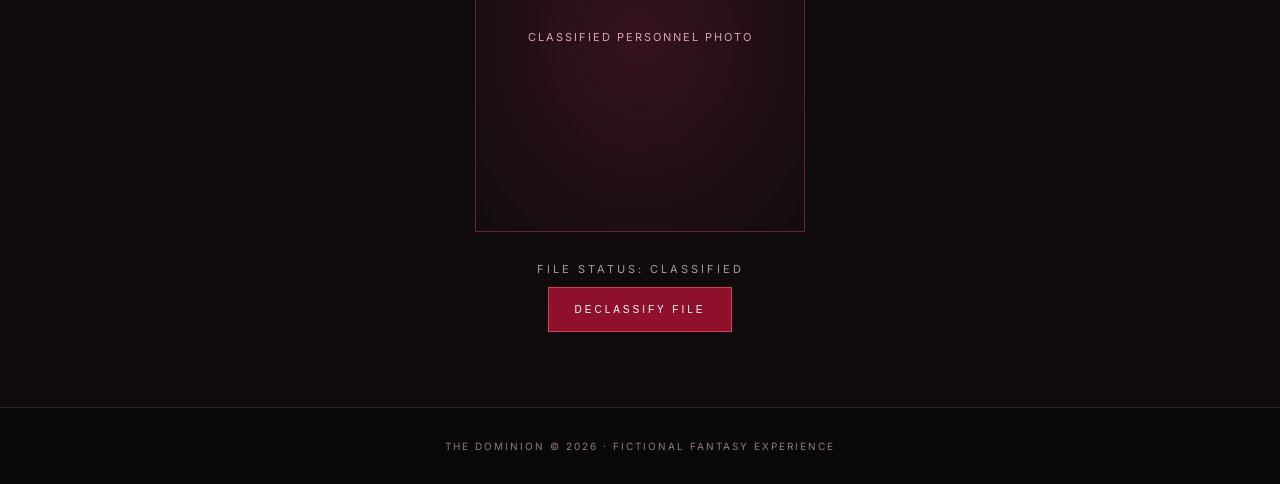
==== commit 2b24d03d: "Update index.html" ====
--- a/index.html
+++ b/index.html
@@ -3,15 +3,15 @@
 <html lang="en">
 <head>
 <meta charset="UTF-8">
-<meta name="viewport" content="width=device-width, initial-scale=1.0">
+<meta name="viewport" content="width=device-width, initial-scale=1">
 <title>THE DOMINION — After Dark</title>
+
 <style>
 @import url('https://fonts.googleapis.com/css2?family=Cinzel:wght@400;600;800&family=Inter:wght@300;400;600&display=swap');
 
 :root {
   --red: #c21e40;
-  --dark-red: #510b1c;
-  --black: #090809;
+  --dark: #090809;
   --muted: #b4a5aa;
 }
 
@@ -22,7 +22,7 @@
 body {
   margin: 0;
   color: #f9f1f3;
-  background: var(--black);
+  background: var(--dark);
   font-family: Inter, sans-serif;
   overflow-x: hidden;
 }
@@ -31,16 +31,15 @@
   position: relative;
   z-index: 5;
   display: flex;
+  justify-content: space-between;
   align-items: center;
-  justify-content: space-between;
   padding: 24px 7%;
-  background: rgba(9,8,9,.9);
-  border-bottom: 1px solid #35131e;
+  background: #0b090a;
+  border-bottom: 1px solid #401522;
 }
 
 .logo {
-  font-family: Cinzel, serif;
-  font-weight: 800;
+  font: 800 18px Cinzel, serif;
   letter-spacing: 4px;
 }
 
@@ -52,10 +51,10 @@
   margin-left: 20px;
 }
 
-nav a:hover { color: #f34a6a; }
+nav a:hover { color: #ff4568; }
 
 .hero {
-  min-height: 83vh;
+  min-height: 80vh;
   padding: 90px 20px;
   display: flex;
   align-items: center;
@@ -65,8 +64,7 @@
   isolation: isolate;
   overflow: hidden;
   background: radial-gradient(
-    ellipse at 50% 45%,
-    #4a1020 0%, #210b12 38%, #090809 76%
+    ellipse at center, #501020 0%, #210b12 42%, #090809 78%
   );
 }
 
@@ -76,28 +74,27 @@
   z-index: -1;
   inset: -30%;
   background: radial-gradient(
-    circle, rgba(192,20,60,.23), transparent 58%
+    circle, #c0143c35, transparent 58%
   );
   animation: pulse 5s ease-in-out infinite alternate;
 }
 
 .content {
   max-width: 760px;
-  animation: rise 1.1s ease both;
+  animation: rise 1s ease both;
 }
 
 .eyebrow {
   color: #f04c6b;
-  letter-spacing: 5px;
+  letter-spacing: 4px;
   font-size: 10px;
   text-transform: uppercase;
-  animation: flicker 3s infinite;
 }
 
 h1 {
-  font: 800 clamp(42px, 9vw, 88px)/1.1 Cinzel, serif;
+  font: 800 clamp(40px, 8vw, 84px)/1.1 Cinzel, serif;
   letter-spacing: 3px;
-  margin: 28px 0;
+  margin: 26px 0;
 }
 
 h1 span {
@@ -106,11 +103,214 @@
 }
 
 .description {
+  max-width: 520px;
+  margin: auto;
   color: #c4b7bb;
   line-height: 1.9;
   font-weight: 300;
-  max-width: 530px;
-  margin: 0 auto 35px;
+}
+
+/* Animated chains */
+.chain {
+  position: absolute;
+  top: -30px;
+  color: #a8a0a3;
+  font-size: 25px;
+  line-height: 1.2;
+  writing-mode: vertical-rl;
+  letter-spacing: -5px;
+  opacity: .65;
+  text-shadow: 0 0 9px #b51b3c70;
+  transform-origin: top center;
+  animation: chainSwing 4s ease-in-out infinite alternate;
+  pointer-events: none;
+}
+
+.chain-left { left: 7%; }
+.chain-right {
+  right: 7%;
+  animation-delay: -1.8s;
+}
+
+/* Animated decorative whip */
+.whip {
+  position: absolute;
+  width: min(36vw, 300px);
+  height: auto;
+  right: 11%;
+  bottom: 8%;
+  overflow: visible;
+  opacity: .8;
+  transform-origin: 80% 85%;
+  animation: whipSwing 3.5s ease-in-out infinite alternate;
+  pointer-events: none;
+}
+
+.whip path {
+  fill: none;
+  stroke: #c8b4bb;
+  stroke-width: 2.5;
+  stroke-linecap: round;
+  stroke-dasharray: 450;
+  stroke-dashoffset: 0;
+  animation: whipTrace 4s ease-in-out infinite alternate;
+}
+
+.whip .handle {
+  stroke: #a71a38;
+  stroke-width: 7;
+}
+
+section { padding: 75px 8%; }
+
+.section-title {
+  text-align: center;
+  font: 600 27px Cinzel, serif;
+  letter-spacing: 3px;
+}
+
+.cards {
+  display: grid;
+  grid-template-columns: repeat(auto-fit, minmax(200px, 1fr));
+  gap: 20px;
+  margin-top: 40px;
+}
+
+.card {
+  padding: 32px 24px;
+  text-align: center;
+  background: linear-gradient(145deg, #1c1115, #0c0b0c);
+  border: 1px solid #38212a;
+  transition: .35s;
+}
+
+.card:hover {
+  transform: translateY(-7px);
+  border-color: #c02b4b;
+  box-shadow: 0 12px 35px #8d102822;
+}
+
+.symbol {
+  color: #d6294c;
+  font-size: 34px;
+  display: inline-block;
+  animation: float 3s ease-in-out infinite;
+}
+
+.card h3 {
+  font: 600 17px Cinzel, serif;
+  letter-spacing: 2px;
+}
+
+.card p {
+  color: var(--muted);
+  font-size: 13px;
+  line-height: 1.8;
+}
+
+.profile {
+  text-align: center;
+  background: #100c0e;
+}
+
+.photo {
+  width: min(100%, 330px);
+  height: 390px;
+  margin: 30px auto;
+  border: 1px solid #672334;
+  background: radial-gradient(#35121e, #110c0e);
+  display: flex;
+  align-items: center;
+  justify-content: center;
+  padding: 20px;
+  color: #d6a5b1;
+  font-size: 11px;
+  letter-spacing: 2px;
+  overflow: hidden;
+  animation: photoGlow 4s infinite;
+}
+
+.photo img {
+  width: 100%;
+  height: 100%;
+  object-fit: cover;
+}
+
+.status {
+  color: #a99aa0;
+  font-size: 11px;
+  letter-spacing: 3px;
+}
+
+/* Gallery: hidden initially, visible when .open is added */
+.gallery-reveal {
+  display: none;
+  max-width: 900px;
+  margin: 35px auto 0;
+  padding: 25px;
+  border: 1px solid #8e102b;
+  background: #10090d;
+  scroll-margin-top: 25px;
+}
+
+.gallery-reveal.open {
+  display: block;
+  animation: galleryEnter .7s ease both;
+}
+
+.gallery-subtitle,
+.gallery-footer {
+  color: #b4a5aa;
+  font-size: 11px;
+  letter-spacing: 2px;
+  text-align: center;
+  line-height: 1.8;
+  margin: 20px 0;
+}
+
+.gallery-grid {
+  display: grid;
+  grid-template-columns: repeat(2, minmax(0, 1fr));
+  gap: 16px;
+  margin-top: 25px;
+}
+
+.gallery-item {
+  position: relative;
+  aspect-ratio: 3 / 4;
+  overflow: hidden;
+  background: #211017;
+  border: 1px solid #572033;
+  animation: galleryEnter .6s ease both;
+}
+
+.gallery-item:nth-child(2) { animation-delay: .1s; }
+.gallery-item:nth-child(3) { animation-delay: .2s; }
+.gallery-item:nth-child(4) { animation-delay: .3s; }
+
+.gallery-item img {
+  display: block;
+  width: 100%;
+  height: 100%;
+  object-fit: cover;
+  transition: transform .5s, filter .5s;
+}
+
+.gallery-item:hover img {
+  transform: scale(1.06);
+  filter: brightness(1.15);
+}
+
+.gallery-item span {
+  position: absolute;
+  bottom: 0;
+  left: 0;
+  right: 0;
+  padding: 16px 10px 12px;
+  background: linear-gradient(transparent, #090809ed);
+  color: white;
+  font-size: 10px;
+  letter-spacing: 3px;
 }
 
 .button {
@@ -118,116 +318,17 @@
   color: white;
   background: #8e102b;
   border: 1px solid #d83b5b;
-  padding: 16px 28px;
+  padding: 16px 26px;
   font-size: 10px;
   letter-spacing: 3px;
-  text-decoration: none;
   cursor: pointer;
-  position: relative;
   transition: .3s;
 }
 
 .button:hover {
-  transform: translateY(-3px);
   background: #bc193d;
-  box-shadow: 0 0 28px #a7193c66;
-}
-
-section { padding: 75px 8%; }
-
-.section-title {
-  text-align: center;
-  font: 600 27px Cinzel, serif;
-  letter-spacing: 3px;
-}
-
-.cards {
-  display: grid;
-  grid-template-columns: repeat(auto-fit, minmax(210px, 1fr));
-  gap: 20px;
-  margin-top: 42px;
-}
-
-.card {
-  text-align: center;
-  padding: 35px 24px;
-  background: linear-gradient(145deg,#1c1115,#0c0b0c);
-  border: 1px solid #38212a;
-  transition: .35s;
-}
-
-.card:hover {
-  transform: translateY(-8px);
-  border-color: #c02b4b;
-  box-shadow: 0 12px 35px #8d102822;
-}
-
-.symbol {
-  color: #d6294c;
-  font-size: 34px;
-  display: inline-block;
-  animation: float 3s ease-in-out infinite;
-}
-
-.card:nth-child(2) .symbol { animation-delay: .6s; }
-.card:nth-child(3) .symbol { animation-delay: 1.2s; }
-
-.card h3 {
-  font: 600 17px Cinzel, serif;
-  letter-spacing: 2px;
-}
-
-.card p {
-  color: var(--muted);
-  font-size: 13px;
-  line-height: 1.8;
-}
-
-.profile {
-  text-align: center;
-  background: #100c0e;
-}
-
-.photo {
-  width: min(100%, 330px);
-  height: 390px;
-  margin: 32px auto;
-  border: 1px solid #672334;
-  background: radial-gradient(#35121e,#110c0e);
-  display: flex;
-  align-items: center;
-  justify-content: center;
-  padding: 25px;
-  color: #d6a5b1;
-  font-size: 11px;
-  letter-spacing: 2px;
-  line-height: 2;
-  overflow: hidden;
-  animation: photoGlow 4s infinite;
-}
-
-.photo img {
-  width: 100%;
-  height: 100%;
-  object-fit: cover;
-}
-
-.status {
-  font-size: 11px;
-  color: #a99aa0;
-  letter-spacing: 3px;
-}
-
-#secret {
-  display: none;
-  max-width: 440px;
-  margin: 25px auto 0;
-  padding: 24px;
-  border: 1px solid #b52b45;
-  background: #200a11;
-  color: #f3b4c0;
-  line-height: 2;
-  animation: reveal .6s ease both;
+  box-shadow: 0 0 25px #a7193c66;
+  transform: translateY(-2px);
 }
 
 footer {
@@ -241,7 +342,7 @@
 
 .particle {
   position: fixed;
-  bottom: -20px;
+  bottom: -30px;
   color: #c32345;
   opacity: 0;
   pointer-events: none;
@@ -259,36 +360,45 @@
   to { text-shadow: 0 0 27px #df234b; }
 }
 
-@keyframes flicker {
-  0%, 90%, 100% { opacity: 1; }
-  93% { opacity: .45; }
-  96% { opacity: .8; }
-}
-
 @keyframes rise {
   from { opacity: 0; transform: translateY(25px); }
   to { opacity: 1; transform: translateY(0); }
 }
 
 @keyframes float {
-  0%,100% { transform: translateY(0); }
+  0%, 100% { transform: translateY(0); }
   50% { transform: translateY(-8px); }
 }
 
+@keyframes chainSwing {
+  from { transform: rotate(-5deg); }
+  to { transform: rotate(5deg); }
+}
+
+@keyframes whipSwing {
+  from { transform: rotate(-9deg); }
+  to { transform: rotate(9deg); }
+}
+
+@keyframes whipTrace {
+  from { stroke-dashoffset: 60; }
+  to { stroke-dashoffset: 0; }
+}
+
 @keyframes photoGlow {
-  0%,100% { box-shadow: 0 0 8px #a20e2715; }
+  0%, 100% { box-shadow: 0 0 8px #a20e2715; }
   50% { box-shadow: 0 0 30px #a20e2750; }
 }
 
-@keyframes reveal {
-  from { opacity: 0; transform: translateY(12px) scale(.98); }
+@keyframes galleryEnter {
+  from { opacity: 0; transform: translateY(18px) scale(.98); }
   to { opacity: 1; transform: translateY(0) scale(1); }
 }
 
 @keyframes drift {
   0% { transform: translateY(0) rotate(0); opacity: 0; }
-  15% { opacity: .65; }
-  85% { opacity: .35; }
+  15% { opacity: .6; }
+  85% { opacity: .3; }
   100% { transform: translateY(-110vh) rotate(300deg); opacity: 0; }
 }
 
@@ -296,7 +406,13 @@
   header { padding: 20px 5%; }
   .logo { font-size: 12px; letter-spacing: 2px; }
   nav a { margin-left: 8px; font-size: 8px; }
-  section { padding: 60px 6%; }
+  section { padding: 55px 6%; }
+  .chain { font-size: 19px; }
+  .chain-left { left: 3%; }
+  .chain-right { right: 3%; }
+  .whip { width: 30vw; right: 4%; bottom: 3%; opacity: .45; }
+  .gallery-reveal { padding: 13px; }
+  .gallery-grid { gap: 9px; }
 }
 
 @media (prefers-reduced-motion: reduce) {
@@ -310,17 +426,34 @@
 </head>
 
 <body>
+
 <header>
   <div class="logo">THE DOMINION</div>
   <nav>
     <a href="#about">ABOUT</a>
     <a href="#rules">THE RULES</a>
-    <a href="#profile">CLASSIFIED</a>
+    <a href="#profile">GALLERY</a>
   </nav>
 </header>
 
 <main>
   <section class="hero" id="about">
+
+    <div class="chain chain-left" aria-hidden="true">
+      ⛓<br>⛓<br>⛓<br>⛓<br>⛓<br>⛓
+    </div>
+
+    <div class="chain chain-right" aria-hidden="true">
+      ⛓<br>⛓<br>⛓<br>⛓<br>⛓<br>⛓
+    </div>
+
+    <svg class="whip" viewBox="0 0 300 240"
+         aria-hidden="true">
+      <path class="handle" d="M220 205 L245 230"/>
+      <path d="M225 210 C190 170 240 135 180 115
+               S125 80 145 55 S100 35 40 15"/>
+    </svg>
+
     <div class="content">
       <div class="eyebrow">A Private Society · Est. After Dark</div>
       <h1>WELCOME TO<br><span>YOUR FATE.</span></h1>
@@ -329,7 +462,6 @@
         Enter a world of velvet shadows, unapologetic confidence,
         and rules that were never meant to be broken.
       </p>
-      <a class="button" href="#rules">ENTER THE DOMAIN</a>
     </div>
   </section>
 
@@ -342,12 +474,14 @@
         <p>Every detail matters. Every gesture has a purpose.
         Nothing happens without intention.</p>
       </article>
+
       <article class="card">
         <div class="symbol">♜</div>
         <h3>OBEDIENCE</h3>
         <p>Absolute confidence. An intimidating atmosphere.
         Boundaries are always respected.</p>
       </article>
+
       <article class="card">
         <div class="symbol">♛</div>
         <h3>DISCRETION</h3>
@@ -367,38 +501,43 @@
 
     <p class="status">FILE STATUS: CLASSIFIED</p>
 
-    <button class="button" id="revealButton" type="button">
+    <button class="button" id="revealButton"
+            type="button" aria-expanded="false"
+            aria-controls="secret">
       DECLASSIFY FILE
     </button>
 
-    
-<div id="secret" class="gallery-reveal">
-  <div class="eyebrow">⚠ RESTRICTED ARCHIVE UNLOCKED ⚠</div>
-  <h2 class="section-title">THE PRIVATE GALLERY</h2>
-  <p class="gallery-subtitle">Four files recovered. Your move.</p>
-
-  <div class="gallery-grid">
-    <div class="gallery-item">
-      <img src="images/img11.jpg" alt="Gallery image 1">
-      <span>FILE 001</span>
+    <div id="secret" class="gallery-reveal">
+      <div class="eyebrow">RESTRICTED ARCHIVE UNLOCKED</div>
+      <h2 class="section-title">THE PRIVATE GALLERY</h2>
+      <p class="gallery-subtitle">Four files recovered. Your move.</p>
+
+      <div class="gallery-grid">
+        <div class="gallery-item">
+          <img src="img11.jpg" alt="Gallery image 1">
+          <span>FILE 001</span>
+        </div>
+
+        <div class="gallery-item">
+          <img src="img2.jpg" alt="Gallery image 2">
+          <span>FILE 002</span>
+        </div>
+
+        <div class="gallery-item">
+          <img src="img3.jpg" alt="Gallery image 3">
+          <span>FILE 003</span>
+        </div>
+
+        <div class="gallery-item">
+          <img src="img6.jpg" alt="Gallery image 4">
+          <span>FILE 004</span>
+        </div>
+      </div>
+
+      <p class="gallery-footer">
+        ACCESS GRANTED · END OF TRANSMISSION
+      </p>
     </div>
-    <div class="gallery-item">
-      <img src="images/img2.jpg" alt="Gallery image 2">
-      <span>FILE 002</span>
-    </div>
-    <div class="gallery-item">
-      <img src="images/img3.jpg" alt="Gallery image 3">
-      <span>FILE 003</span>
-    </div>
-    <div class="gallery-item">
-      <img src="images/img6.jpg" alt="Gallery image 4">
-      <span>FILE 004</span>
-    </div>
-  </div>
-
-  <p class="gallery-footer">ACCESS GRANTED · END OF TRANSMISSION</p>
-</div>
-
   </section>
 </main>
 
@@ -407,7 +546,6 @@
 </footer>
 
 <script>
-
 const secret = document.getElementById("secret");
 const revealButton = document.getElementById("revealButton");
 
@@ -417,6 +555,8 @@
   revealButton.textContent = isOpen
     ? "CLOSE GALLERY"
     : "DECLASSIFY FILE";
+
+  revealButton.setAttribute("aria-expanded", String(isOpen));
 
   if (isOpen) {
     secret.scrollIntoView({
@@ -426,15 +566,17 @@
   }
 });
 
-
-// Floating crimson symbols
 const symbols = ["♠", "✦", "♛", "◆"];
 const reducedMotion = window.matchMedia(
   "(prefers-reduced-motion: reduce)"
 );
 
 if (!reducedMotion.matches) {
+  let particleTimer;
+
   function createParticle() {
+    if (document.hidden) return;
+
     const particle = document.createElement("span");
     particle.className = "particle";
     particle.textContent =
@@ -451,16 +593,25 @@
     });
   }
 
-  let particleTimer = setInterval(createParticle, 650);
+  function startParticles() {
+    if (!particleTimer) {
+      particleTimer = setInterval(createParticle, 900);
+    }
+  }
+
+  function stopParticles() {
+    clearInterval(particleTimer);
+    particleTimer = null;
+  }
 
   document.addEventListener("visibilitychange", () => {
-    if (document.hidden) {
-      clearInterval(particleTimer);
-    } else {
-      particleTimer = setInterval(createParticle, 650);
-    }
+    if (document.hidden) stopParticles();
+    else startParticles();
   });
+
+  startParticles();
 }
 </script>
+
 </body>
 </html>
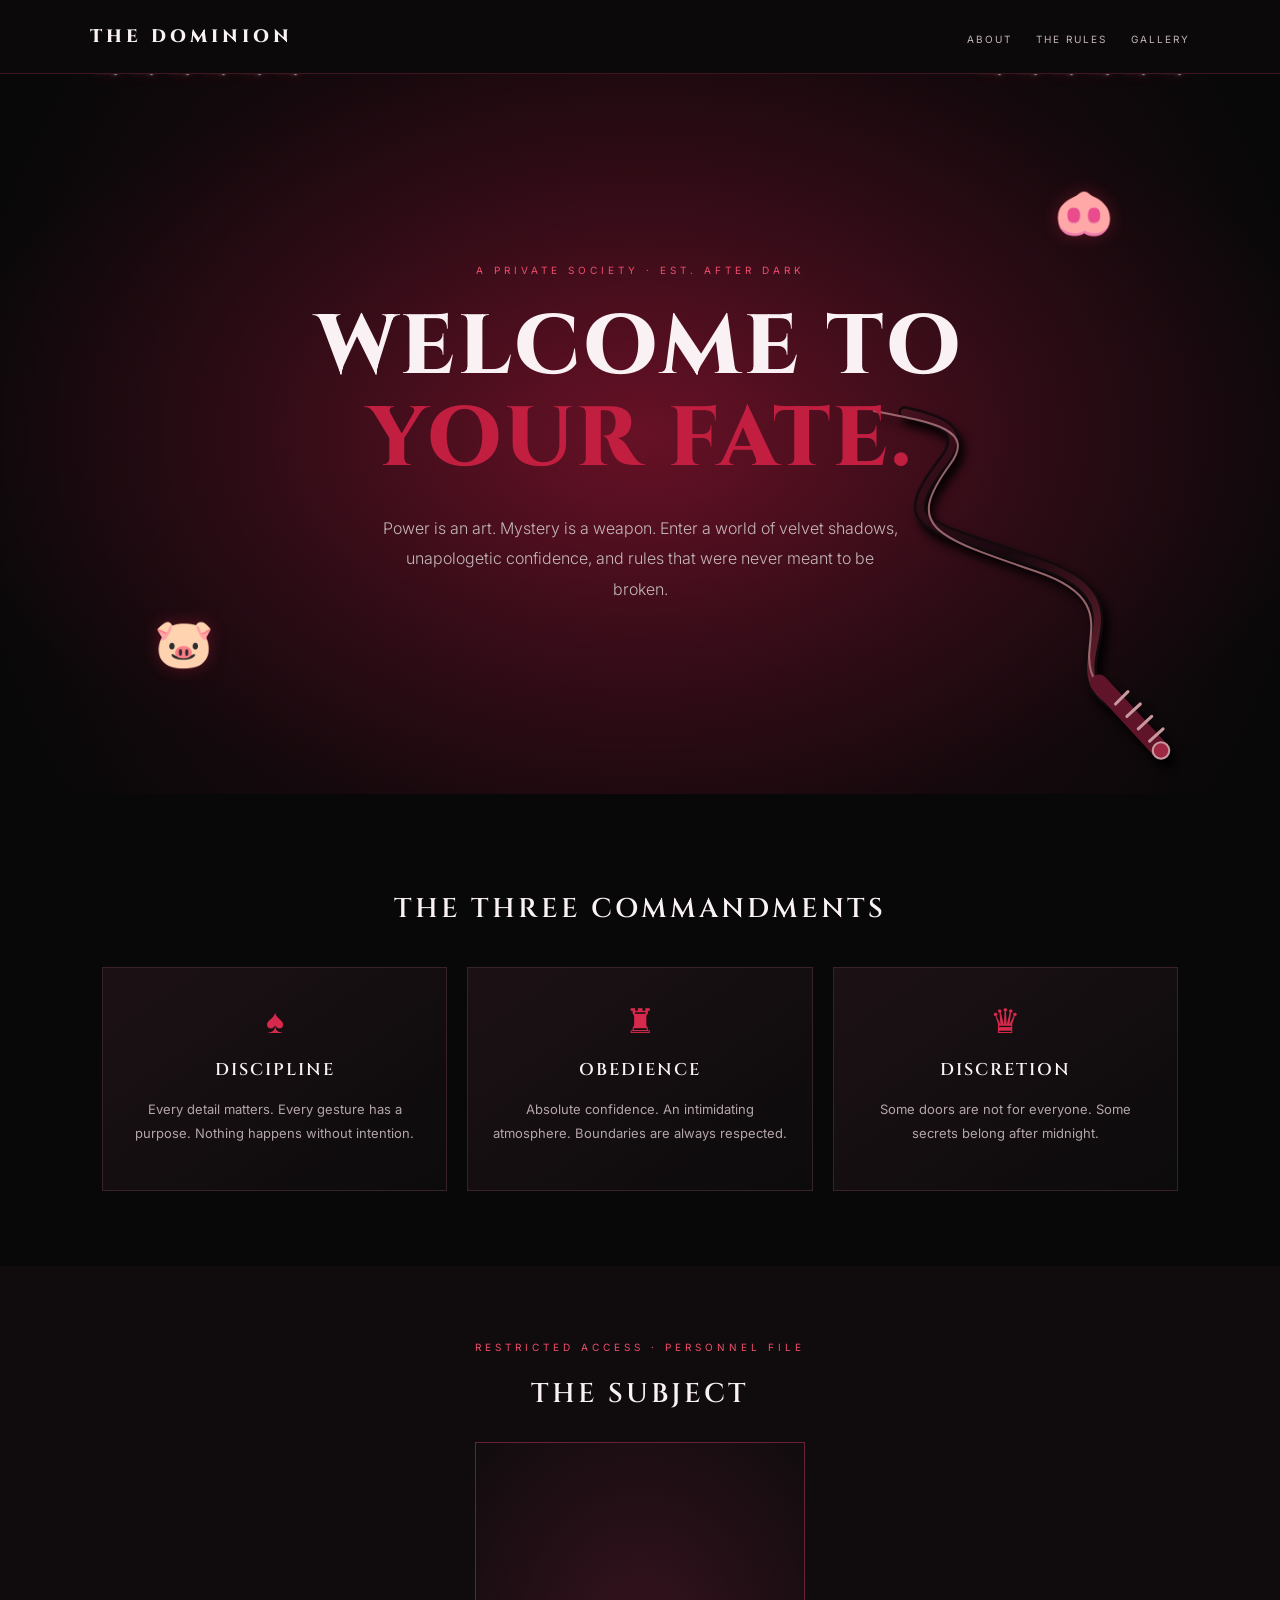
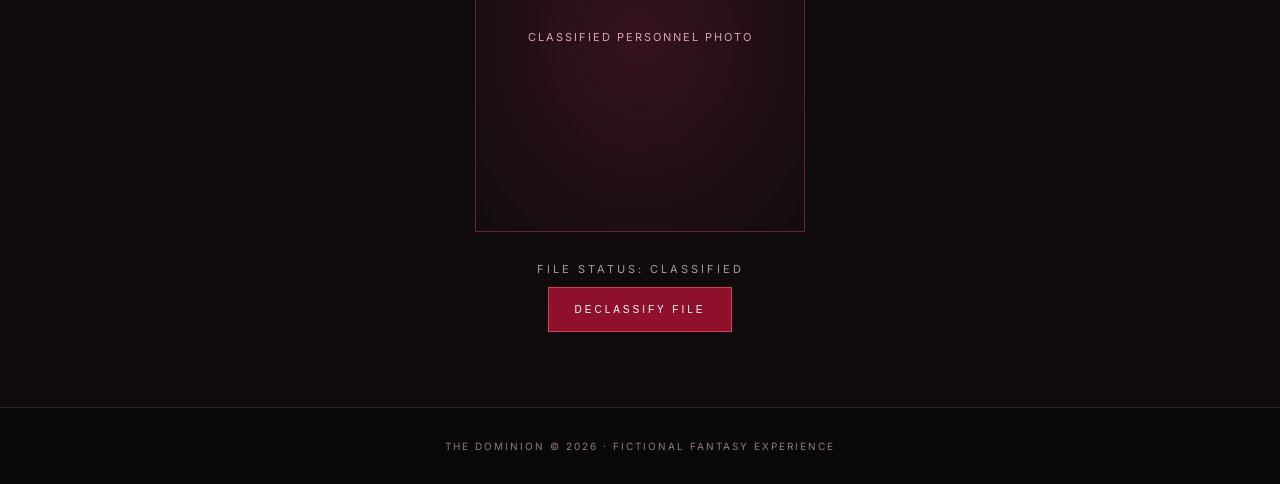
==== commit a7c1b7f8: "Update index.html" ====
--- a/index.html
+++ b/index.html
@@ -422,6 +422,94 @@
     scroll-behavior: auto !important;
   }
 }
+  
+/* BIGGER, MORE REALISTIC-LOOKING DECORATIVE WHIP */
+.whip {
+  position: absolute;
+  width: min(65vw, 620px);
+  height: auto;
+  right: 2%;
+  bottom: 1%;
+  opacity: .95;
+  overflow: visible;
+  transform-origin: 83% 88%;
+  animation: whipSwing 4s ease-in-out infinite alternate;
+  filter: drop-shadow(5px 8px 5px #000);
+}
+
+.whip path {
+  fill: none;
+  stroke: #211116;
+  stroke-width: 9;
+  stroke-linecap: round;
+  stroke-linejoin: round;
+}
+
+.whip .handle {
+  stroke: #64152b;
+  stroke-width: 17;
+}
+
+.whip .highlight {
+  stroke: #b37b82;
+  stroke-width: 2;
+  opacity: .85;
+}
+
+@keyframes whipSwing {
+  from { transform: rotate(-7deg); }
+  to { transform: rotate(7deg); }
+}
+
+/* METALLIC CHAINS */
+.chain {
+  font-size: 30px;
+  color: #c5c0c2;
+  opacity: .85;
+  text-shadow:
+    1px 1px 1px #fff,
+    0 0 5px #aaa,
+    0 0 14px #7d1028;
+}
+
+/* LITTLE PIG DECORATIONS */
+.pig {
+  position: absolute;
+  z-index: 1;
+  font-size: clamp(25px, 4vw, 48px);
+  filter: drop-shadow(0 0 8px #b71b3c66);
+  animation: pigBob 3s ease-in-out infinite;
+  pointer-events: none;
+}
+
+.pig-one {
+  left: 12%;
+  bottom: 17%;
+}
+
+.pig-two {
+  right: 13%;
+  top: 15%;
+  animation-delay: 1.2s;
+}
+
+@keyframes pigBob {
+  0%, 100% { transform: translateY(0) rotate(-4deg); }
+  50% { transform: translateY(-12px) rotate(4deg); }
+}
+
+@media (max-width: 600px) {
+  .whip {
+    width: 75vw;
+    right: -10%;
+    bottom: 0;
+    opacity: .5;
+  }
+
+  .pig-one { left: 5%; bottom: 8%; }
+  .pig-two { right: 5%; top: 8%; }
+}
+
 </style>
 </head>
 
@@ -447,12 +535,57 @@
       ⛓<br>⛓<br>⛓<br>⛓<br>⛓<br>⛓
     </div>
 
-    <svg class="whip" viewBox="0 0 300 240"
-         aria-hidden="true">
-      <path class="handle" d="M220 205 L245 230"/>
-      <path d="M225 210 C190 170 240 135 180 115
-               S125 80 145 55 S100 35 40 15"/>
-    </svg>
+    
+<svg class="whip" viewBox="0 0 600 440"
+     aria-hidden="true">
+  <defs>
+    <linearGradient id="leather" x1="0" y1="0" x2="1" y2="1">
+      <stop offset="0%" stop-color="#a64b58"/>
+      <stop offset="35%" stop-color="#41101e"/>
+      <stop offset="65%" stop-color="#17090e"/>
+      <stop offset="100%" stop-color="#7c2639"/>
+    </linearGradient>
+  </defs>
+
+  <!-- Long curved braided leather lash -->
+  <path d="M475 365
+           C390 330 510 265 395 225
+           S250 190 300 125
+           S180 90 60 18"
+        style="stroke:#120a0d;stroke-width:12"/>
+
+  <path d="M475 365
+           C390 330 510 265 395 225
+           S250 190 300 125
+           S180 90 60 18"
+        style="stroke:url(#leather);stroke-width:7"/>
+
+  <path class="highlight"
+        d="M468 355
+           C400 320 493 267 390 232
+           S262 188 306 128
+           S190 94 68 24"/>
+
+  <!-- Textured handle -->
+  <path class="handle"
+        d="M450 340 L510 405"
+        style="stroke-linecap:round"/>
+
+  <!-- Handle grip bands -->
+  <path d="M466 360 L478 348
+           M477 372 L490 360
+           M488 384 L501 372
+           M499 396 L512 384"
+        style="stroke:#d1a0a6;stroke-width:3"/>
+
+  <!-- Decorative end cap -->
+  <circle cx="510" cy="405" r="8"
+          fill="#a62a48" stroke="#d1a0a6" stroke-width="2"/>
+</svg>
+
+
+<div class="pig pig-one" aria-hidden="true">🐷</div>
+<div class="pig pig-two" aria-hidden="true">🐽</div>
 
     <div class="content">
       <div class="eyebrow">A Private Society · Est. After Dark</div>
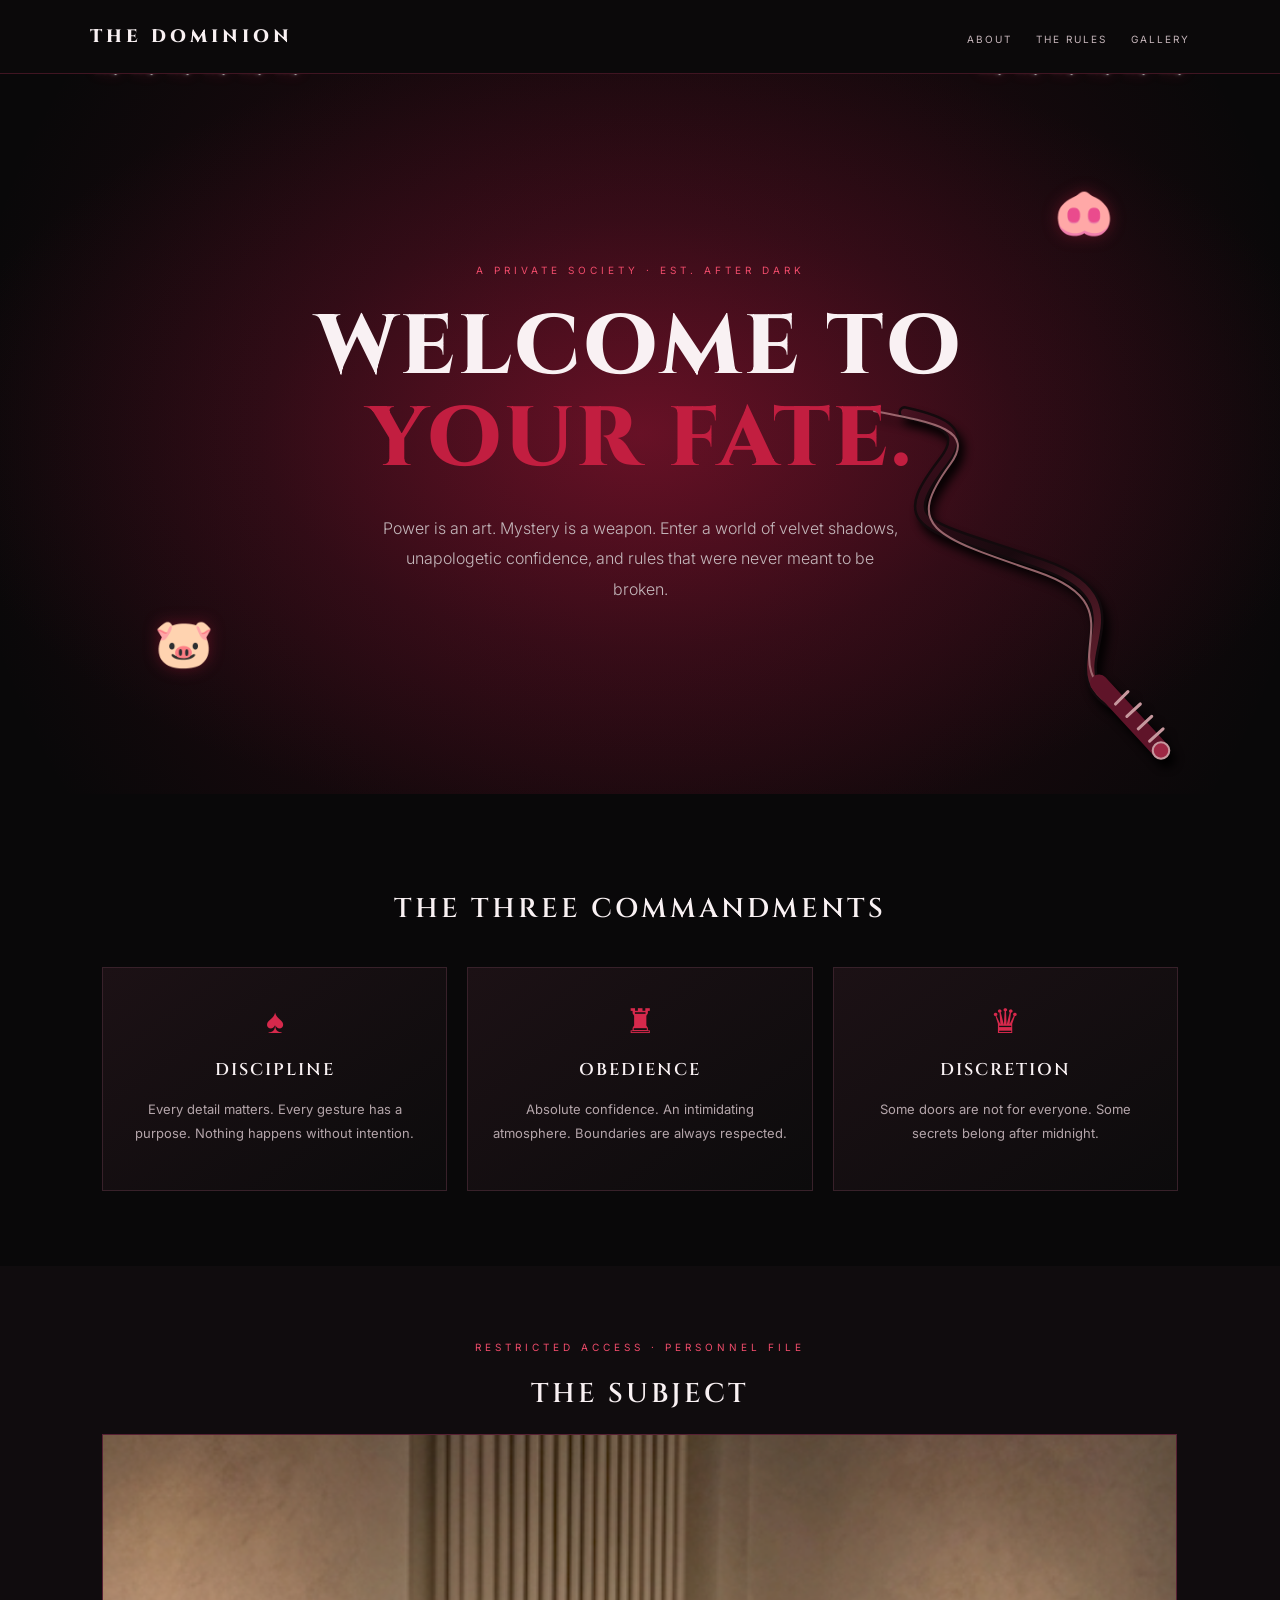
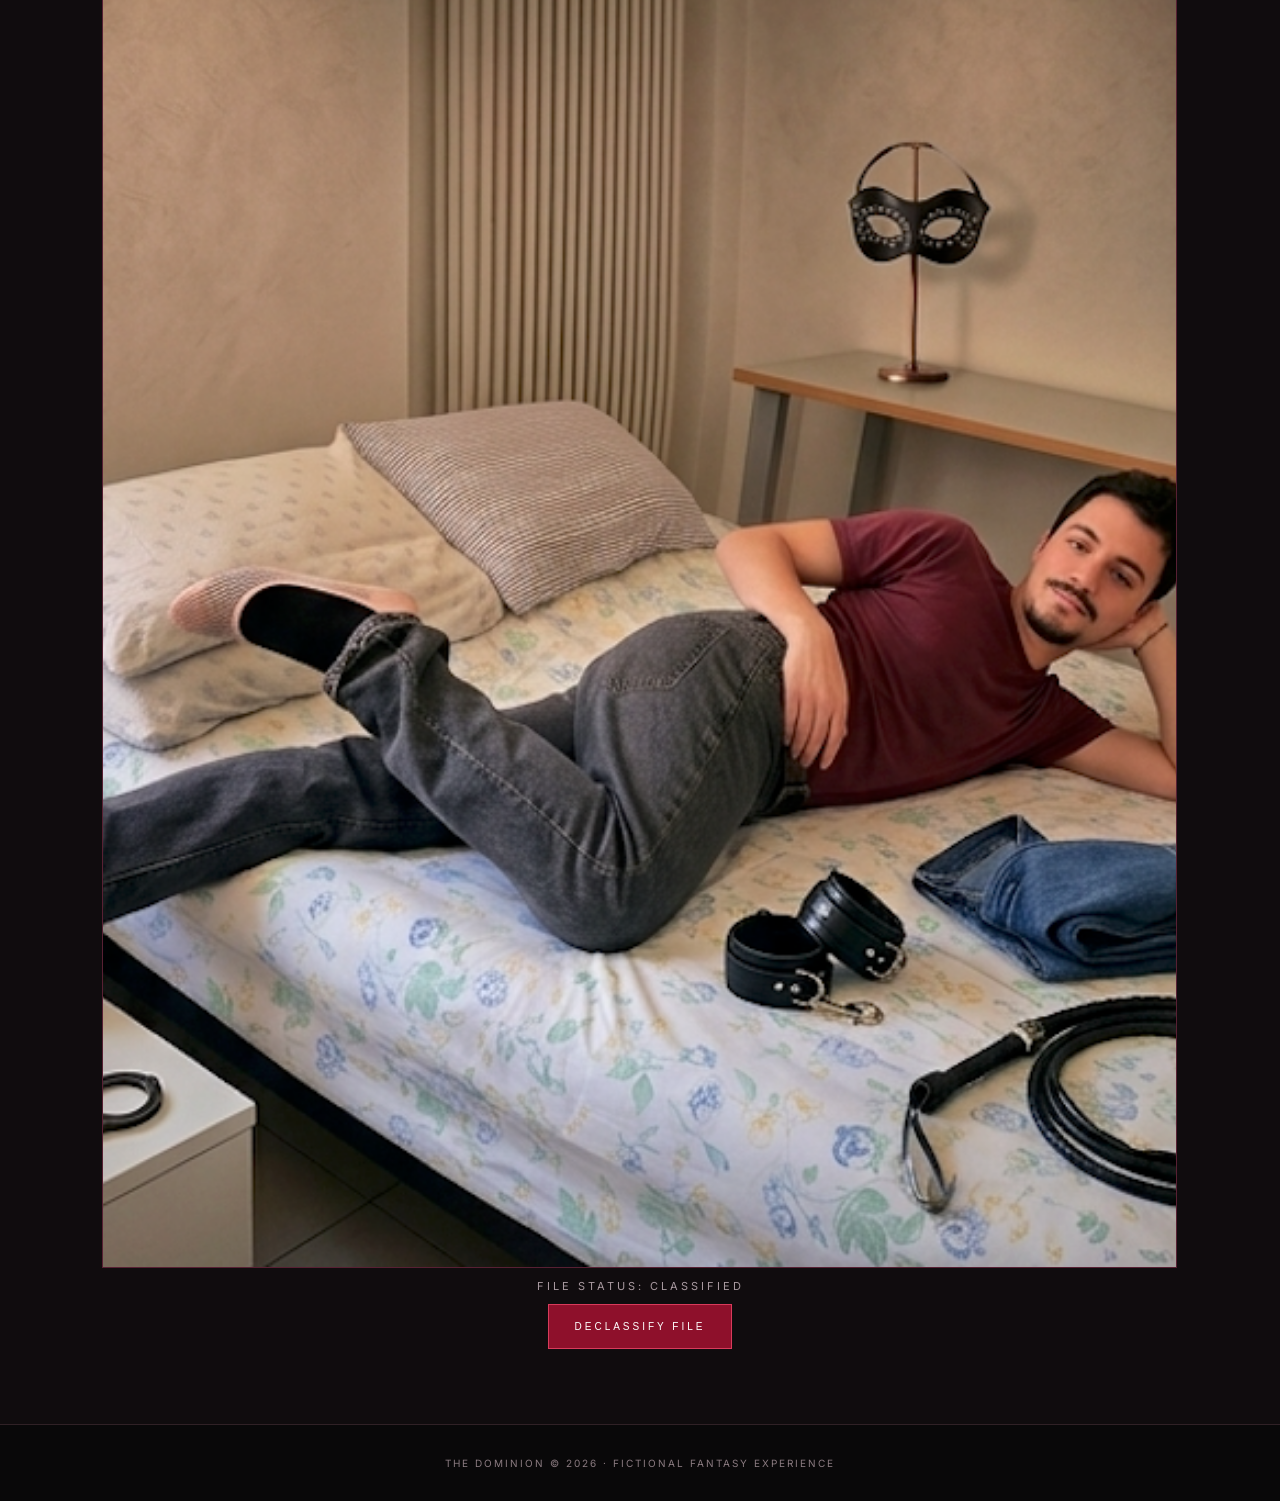
==== commit 32796733: "Update index.html" ====
--- a/index.html
+++ b/index.html
@@ -628,9 +628,9 @@
     <div class="eyebrow">Restricted Access · Personnel File</div>
     <h2 class="section-title">THE SUBJECT</h2>
 
-    <div class="photo" id="photo">
-      CLASSIFIED PERSONNEL PHOTO
-    </div>
+    <div class="gallery-item">
+          <img src="img33.jpg" alt="Gallery image 4">
+        </div>
 
     <p class="status">FILE STATUS: CLASSIFIED</p>
 
